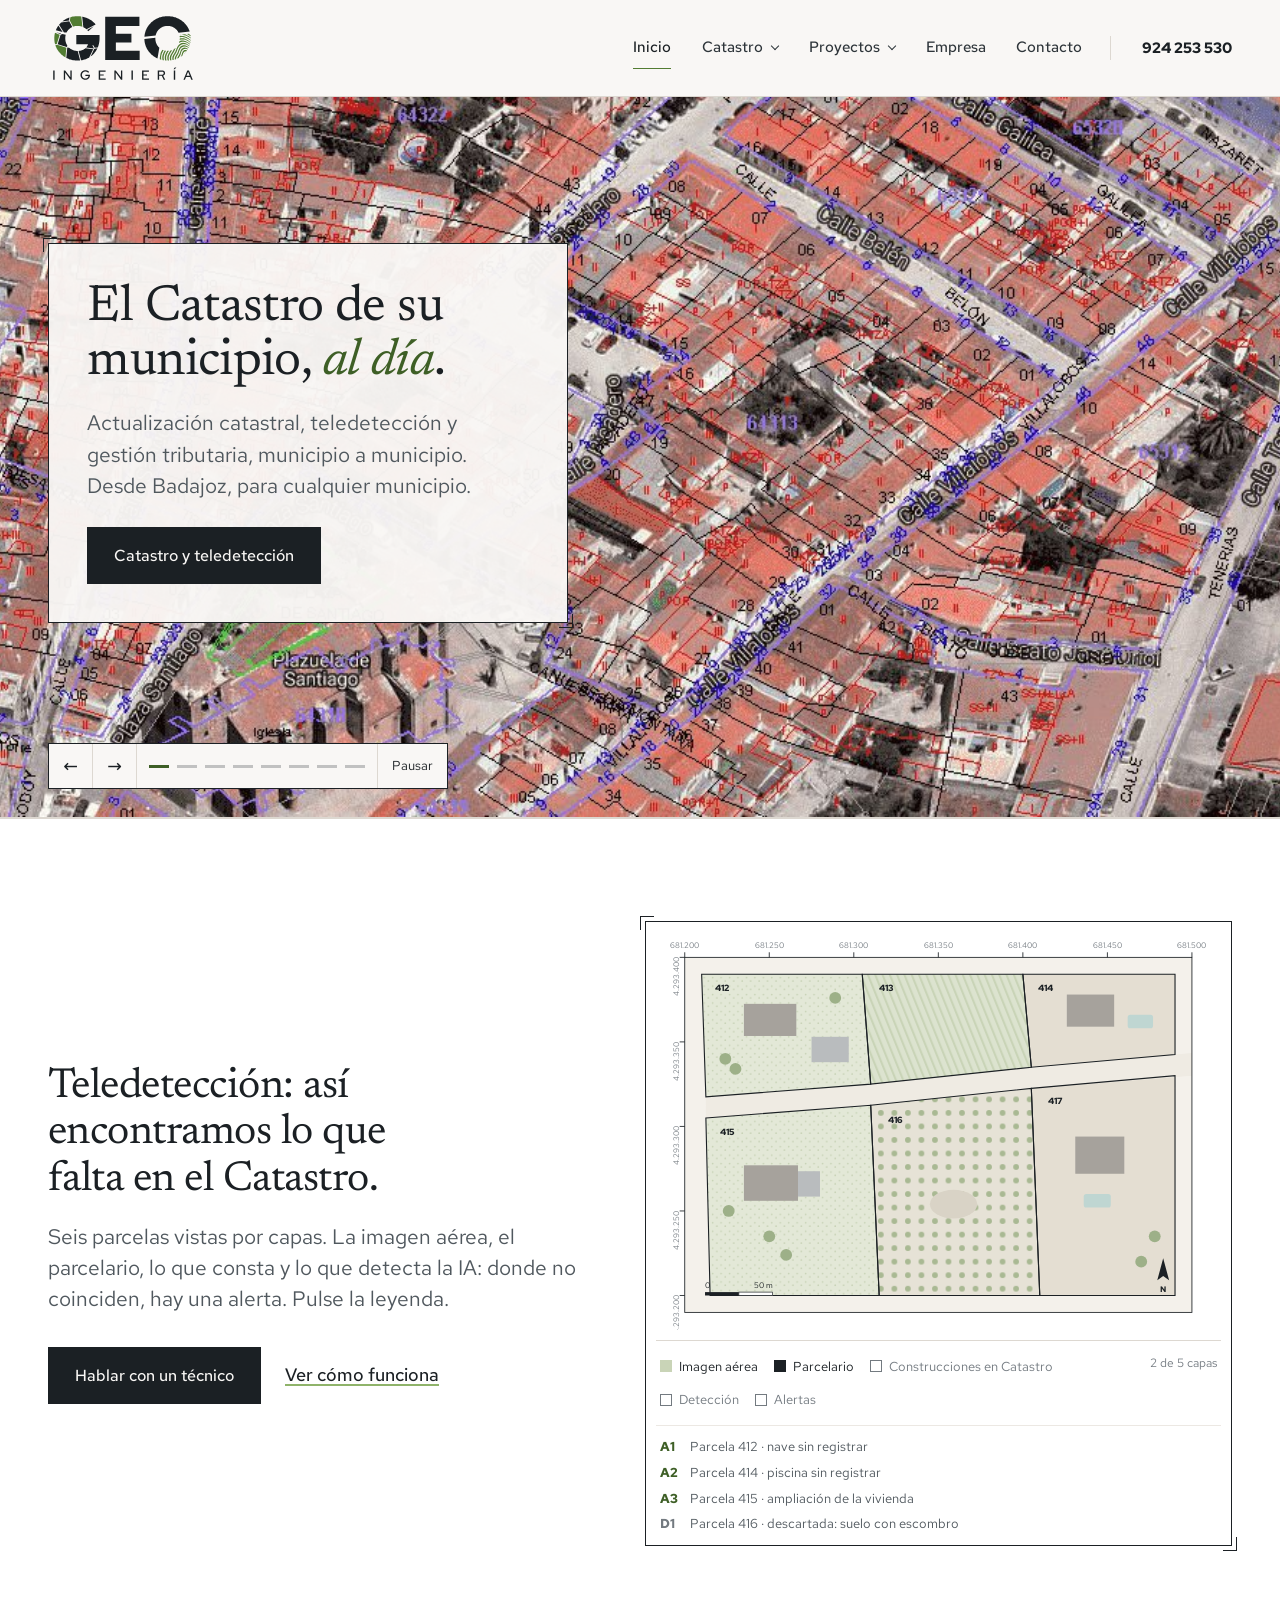
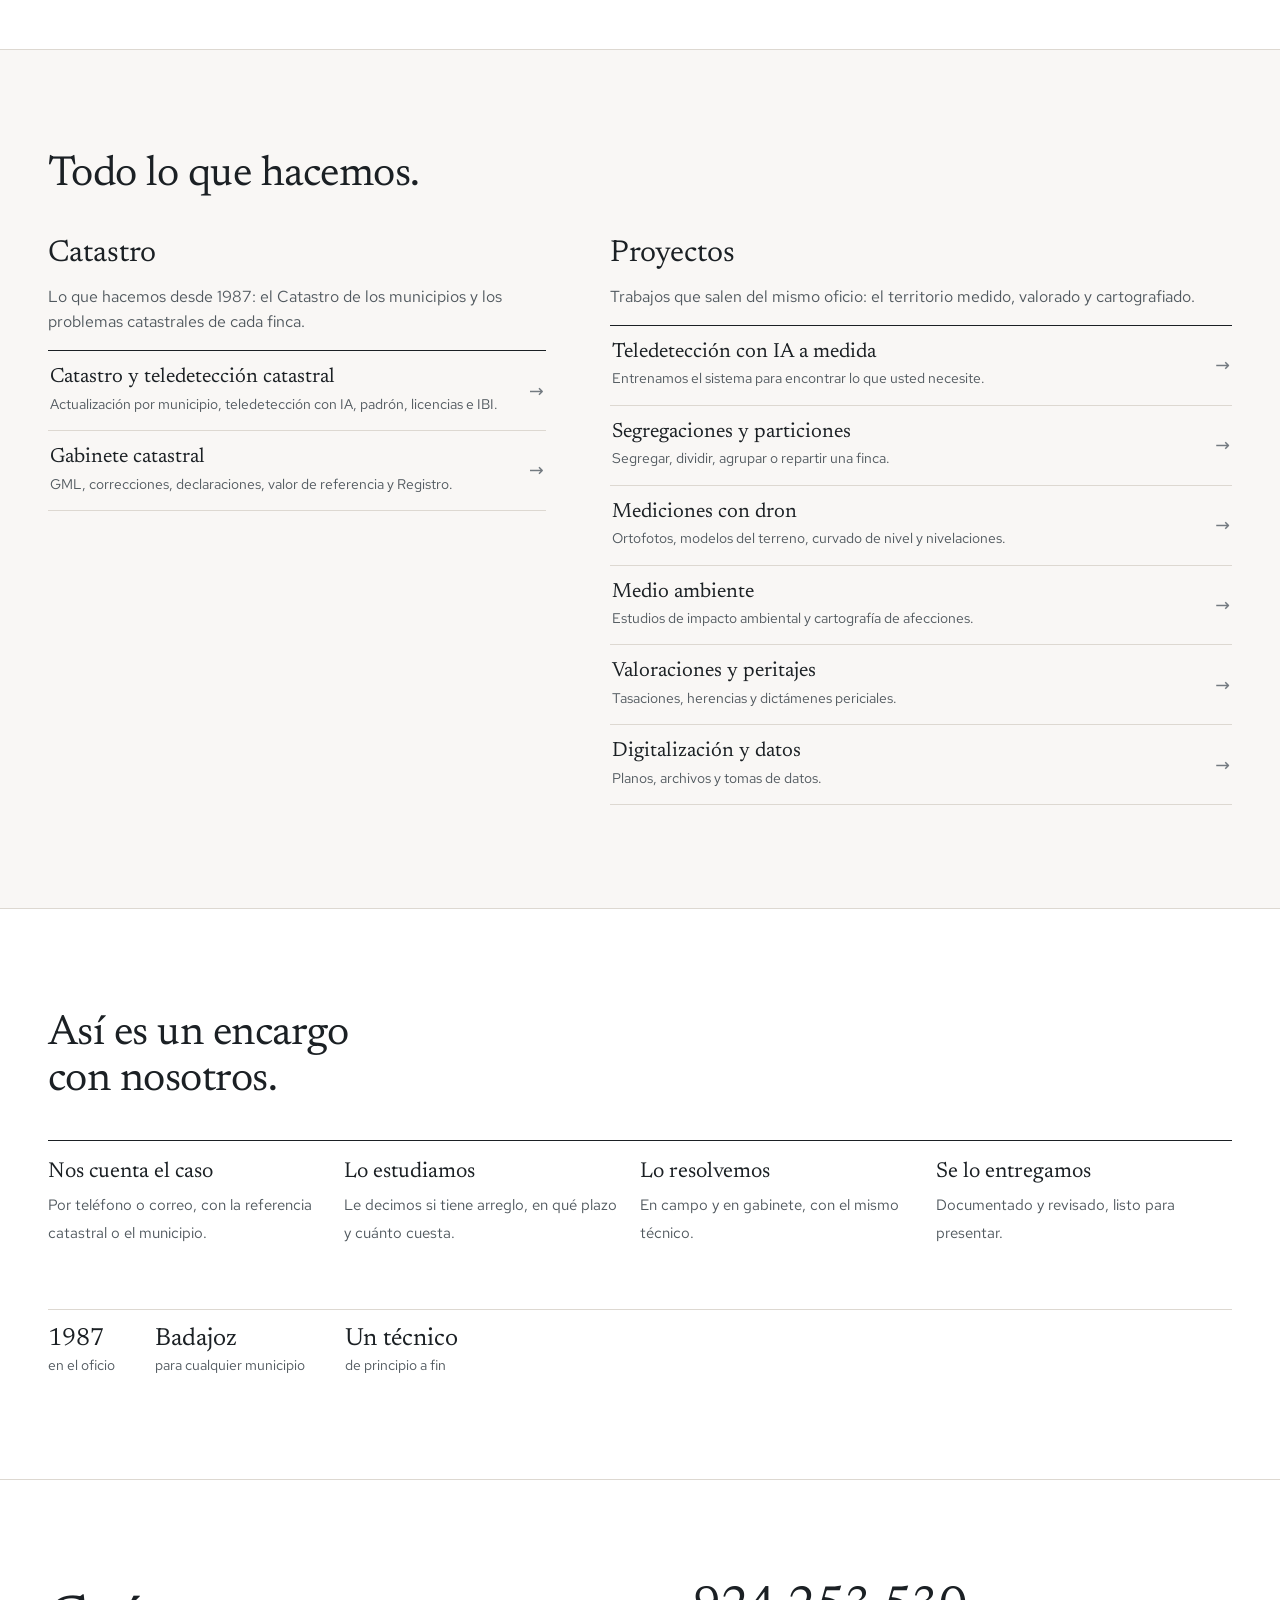
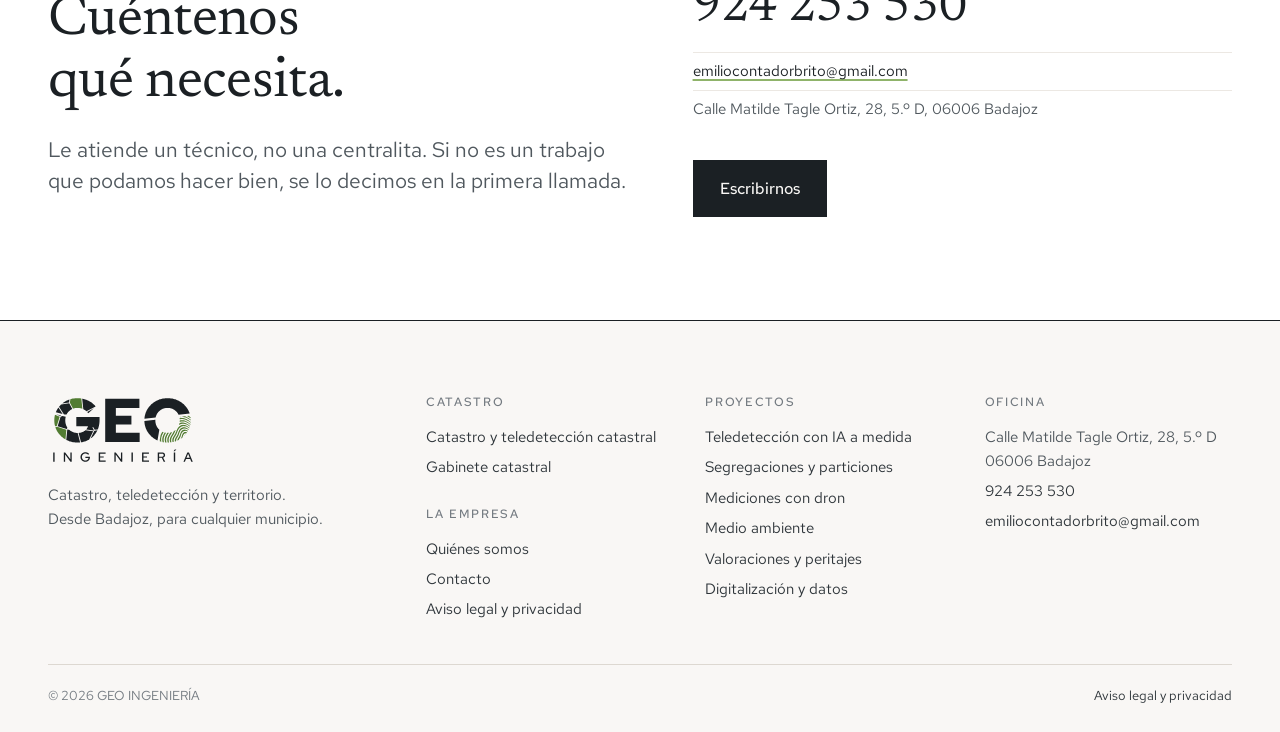
==== index.html @ 4b0b57f8 "Web de GEO INGENIERÍA Sitio estático: catastro y teledetección, gabinete catastral, teledetección co" ====
<!doctype html>
<html lang="es">
<head>
<meta charset="utf-8">
<meta name="viewport" content="width=device-width, initial-scale=1">
<title>GEO INGENIERÍA · Catastro y teledetección en Badajoz</title>
<meta name="description" content="Catastro al día con teledetección e inteligencia artificial, gabinete catastral, segregaciones, mediciones con dron, estudios de impacto ambiental y valoraciones. Desde Badajoz.">

<meta name="theme-color" content="#F9F7F5">
<meta property="og:type" content="website">
<meta property="og:locale" content="es_ES">
<meta property="og:site_name" content="GEO INGENIERÍA">
<meta property="og:title" content="GEO INGENIERÍA · Catastro y teledetección en Badajoz">
<meta property="og:description" content="Catastro al día con teledetección e inteligencia artificial, gabinete catastral, segregaciones, mediciones con dron, estudios de impacto ambiental y valoraciones. Desde Badajoz.">
<meta property="og:image" content="img/catastro-urbano.jpg">
<link rel="icon" href="img/GEO-INGENIERIA_icono-app.svg" type="image/svg+xml">
<link rel="icon" href="img/GEO-INGENIERIA_icono-app_512px.png" sizes="512x512">
<link rel="apple-touch-icon" href="img/GEO-INGENIERIA_icono-app_512px.png">
<link rel="preload" href="fuentes/newsreader-latin-400-normal.woff2" as="font" type="font/woff2" crossorigin>
<link rel="preload" href="fuentes/red-hat-text-latin-400-normal.woff2" as="font" type="font/woff2" crossorigin>
<link rel="stylesheet" href="css/estilo.css">
</head>
<body>

<a class="saltar" href="#principal">Saltar al contenido</a>

<header class="cabecera">
  <div class="contenedor cabecera-fila">
    <a class="marca" href="index.html" aria-label="GEO INGENIERÍA, inicio">
      <img src="img/GEO-INGENIERIA_principal.svg" alt="GEO INGENIERÍA" width="150" height="75">
    </a>
    <button class="menu-boton" aria-expanded="false" aria-controls="menu">Menú</button>
    <nav class="menu" id="menu" aria-label="Principal">
      <a href="index.html" aria-current="page">Inicio</a>
      <div class="desplegable">
        <button type="button" class="desplegable-boton" aria-expanded="false" aria-controls="sub-catastro">Catastro</button>
        <div class="submenu" id="sub-catastro"><a href="catastro.html">Catastro y teledetección catastral</a><a href="gabinete.html">Gabinete catastral</a></div>
      </div>
      <div class="desplegable">
        <button type="button" class="desplegable-boton" aria-expanded="false" aria-controls="sub-proyectos">Proyectos</button>
        <div class="submenu" id="sub-proyectos"><a href="teledeteccion-ia.html">Teledetección con IA a medida</a><a href="segregaciones.html">Segregaciones y particiones</a><a href="dron.html">Mediciones con dron</a><a href="medio-ambiente.html">Medio ambiente</a><a href="valoraciones.html">Valoraciones y peritajes</a><a href="digitalizacion.html">Digitalización y datos</a></div>
      </div>
      <a href="empresa.html">Empresa</a>
      <a href="contacto.html">Contacto</a>
      <a class="menu-tel" href="tel:+34924253530">Llamar: 924 253 530</a>
    </nav>
    <a class="cabecera-tel" href="tel:+34924253530">924 253 530</a>
  </div>
</header>

<main id="principal">
  <section class="carrusel sin-borde" data-carrusel aria-roledescription="carrusel" aria-label="Lo que hacemos">
    <ul class="carrusel-pista">
      <li class="diapositiva" role="group" aria-roledescription="diapositiva" aria-label="1 de 8">
        <img src="img/catastro-urbano.jpg" alt="Ortofoto urbana con el parcelario catastral superpuesto" style="object-position:center center">
        <div class="contenedor">
          <div class="diapositiva-panel">
            <h1>El Catastro de su municipio, <em>al día</em>.</h1>
            <p class="entrada">Actualización catastral, teledetección y gestión tributaria, municipio a municipio. Desde Badajoz, para cualquier municipio.</p>
            <div class="acciones"><a class="boton" href="catastro.html">Catastro y teledetección</a></div>
          </div>
        </div>
      </li>
      <li class="diapositiva" role="group" aria-roledescription="diapositiva" aria-label="2 de 8">
        <img src="img/carrusel/teledeteccion.svg" alt="La inteligencia artificial marca en verde las cubiertas y la piscina de una parcela, con su grado de certeza" style="object-position:right center" loading="lazy">
        <div class="contenedor">
          <div class="diapositiva-panel">
            <h2>Lo que el Catastro no ve, localizado con IA.</h2>
            <p class="entrada">Nuestra teledetección compara la imagen aérea con el Catastro, parcela a parcela. Un técnico revisa cada alerta.</p>
            <div class="acciones"><a class="boton" href="catastro.html#teledeteccion">Cómo funciona</a></div>
          </div>
        </div>
      </li>
      <li class="diapositiva" role="group" aria-roledescription="diapositiva" aria-label="3 de 8">
        <img src="img/banda-catastro.jpg" alt="Plano catastral histórico de un término municipal" style="object-position:right center" loading="lazy">
        <div class="contenedor">
          <div class="diapositiva-panel">
            <h2>Gabinete catastral.</h2>
            <p class="entrada">GML, correcciones, declaraciones, valor de referencia y coordinación con el Registro: su finca, bien en el Catastro.</p>
            <div class="acciones"><a class="boton" href="gabinete.html">Gabinete catastral</a></div>
          </div>
        </div>
      </li>
      <li class="diapositiva" role="group" aria-roledescription="diapositiva" aria-label="4 de 8">
        <img src="img/carrusel/aprendizaje.svg" alt="El técnico marca unos ejemplos sobre la imagen aérea y el sistema encuentra el resto, con su grado de certeza" style="object-position:right center" loading="lazy">
        <div class="contenedor">
          <div class="diapositiva-panel">
            <h2>Teledetección con IA, <em>a medida</em>.</h2>
            <p class="entrada">Nuestro propio software aprende con ejemplos de su territorio y busca en la imagen aérea lo que usted necesite encontrar.</p>
            <div class="acciones"><a class="boton" href="teledeteccion-ia.html">Cómo se adapta</a></div>
          </div>
        </div>
      </li>
      <li class="diapositiva" role="group" aria-roledescription="diapositiva" aria-label="5 de 8">
        <img src="img/carrusel/segregacion.svg" alt="Finca rústica dividida en tres lotes, con sus superficies y las cotas del lindero" style="object-position:right center" loading="lazy">
        <div class="contenedor">
          <div class="diapositiva-panel">
            <h2>Segregaciones, divisiones y particiones.</h2>
            <p class="entrada">Plano acotado, unidad mínima de cultivo, GML y validación gráfica: cada finca nueva, bien hecha desde el principio.</p>
            <div class="acciones"><a class="boton" href="segregaciones.html">Segregaciones y particiones</a></div>
          </div>
        </div>
      </li>
      <li class="diapositiva" role="group" aria-roledescription="diapositiva" aria-label="6 de 8">
        <img src="img/carrusel/dron.svg" alt="Curvas de nivel obtenidas con dron, con la línea de un perfil y el perfil de nivelación" style="object-position:right center" loading="lazy">
        <div class="contenedor">
          <div class="diapositiva-panel">
            <h2>Mediciones con dron RTK.</h2>
            <p class="entrada">DJI Mavic 3 con RTK: ortofotos, modelos del terreno, curvado de nivel y nivelaciones con precisión centimétrica.</p>
            <div class="acciones"><a class="boton" href="dron.html">Mediciones con dron</a></div>
          </div>
        </div>
      </li>
      <li class="diapositiva" role="group" aria-roledescription="diapositiva" aria-label="7 de 8">
        <img src="img/carrusel/ambiental.svg" alt="Plano de afecciones: ámbito de un proyecto, un cauce con su zona de policía y un espacio protegido" style="object-position:right center" loading="lazy">
        <div class="contenedor">
          <div class="diapositiva-panel">
            <h2>Estudios de impacto ambiental.</h2>
            <p class="entrada">Documento ambiental, estudio de impacto y cartografía de afecciones para que su proyecto supere el trámite.</p>
            <div class="acciones"><a class="boton" href="medio-ambiente.html">Medio ambiente</a></div>
          </div>
        </div>
      </li>
      <li class="diapositiva" role="group" aria-roledescription="diapositiva" aria-label="8 de 8">
        <img src="img/parcelario-rustico.jpg" alt="Parcelario rústico sobre ortofoto, con recintos, caminos y construcciones" style="object-position:center center" loading="lazy">
        <div class="contenedor">
          <div class="diapositiva-panel">
            <h2>Valoraciones y peritajes.</h2>
            <p class="entrada">Tasaciones, herencias y dictámenes periciales que se pueden seguir paso a paso, y defender.</p>
            <div class="acciones"><a class="boton" href="valoraciones.html">Valoraciones y peritajes</a></div>
          </div>
        </div>
      </li>
    </ul>
    <div class="carrusel-controles">
      <div class="contenedor"><div class="carrusel-mando">
        <button type="button" class="carrusel-flecha" data-ant aria-label="Anterior">←</button>
        <button type="button" class="carrusel-flecha" data-sig aria-label="Siguiente">→</button>
        <div class="carrusel-puntos"><button type="button" aria-label="Ir a la diapositiva 1"></button><button type="button" aria-label="Ir a la diapositiva 2"></button><button type="button" aria-label="Ir a la diapositiva 3"></button><button type="button" aria-label="Ir a la diapositiva 4"></button><button type="button" aria-label="Ir a la diapositiva 5"></button><button type="button" aria-label="Ir a la diapositiva 6"></button><button type="button" aria-label="Ir a la diapositiva 7"></button><button type="button" aria-label="Ir a la diapositiva 8"></button></div>
        <button type="button" class="carrusel-pausa" data-pausa>Pausar</button>
      </div></div>
    </div>
  </section>
  <section class="blanco">
    <div class="contenedor cabeza-dos">
      <div>
        <h2>Teledetección: así encontramos lo que falta en el Catastro.</h2>
        <p class="entrada">Seis parcelas vistas por capas. La imagen aérea, el parcelario, lo que consta y lo que detecta la IA: donde no coinciden, hay una alerta. Pulse la leyenda.</p>
        <div class="acciones">
          <a class="boton" href="contacto.html">Hablar con un técnico</a>
          <a class="enlace" href="catastro.html#teledeteccion">Ver cómo funciona</a>
        </div>
      </div>
      <figure class="lamina"><div class="plano" data-visor>
  <svg viewBox="-34 -30 668 470" role="img" aria-labelledby="v-titulo v-desc" xmlns="http://www.w3.org/2000/svg" font-family="Red Hat Text,Arial,sans-serif">
<title id="v-titulo">Plano de capas: ejemplo de detección de construcciones no catastradas</title>
<desc id="v-desc">Seis parcelas. Al superponer la imagen, el parcelario, las construcciones que constan en Catastro y la detección automática aparecen tres alertas (una nave, una piscina y una ampliación) y un descarte (suelo con escombro).</desc>
<defs>
<pattern id="v-surcos" width="8" height="8" patternUnits="userSpaceOnUse" patternTransform="rotate(-22)"><rect width="8" height="8" fill="#DCE3CF"/><rect width="2.5" height="8" fill="#C9D4B7"/></pattern>
<pattern id="v-pasto" width="10" height="10" patternUnits="userSpaceOnUse"><rect width="10" height="10" fill="#E3E8D7"/><circle cx="3" cy="4" r="1" fill="#C7D2B5"/><circle cx="8" cy="8" r="1" fill="#C7D2B5"/></pattern>
<pattern id="v-olivar" width="16" height="16" patternUnits="userSpaceOnUse"><rect width="16" height="16" fill="#E6E2D6"/><circle cx="8" cy="8" r="3.4" fill="#A9B993"/></pattern>
<pattern id="v-rayado" width="5" height="5" patternUnits="userSpaceOnUse" patternTransform="rotate(45)"><line x1="0" y1="0" x2="0" y2="5" stroke="#1B2024" stroke-width="1"/></pattern>
</defs>
<rect x="0" y="0" width="600" height="420" fill="#F4F1EB"/>
<g font-size="9.5" fill="#737A80">
<line x1="0" y1="0" x2="0" y2="-6" stroke="#1B2024"/>
<text x="0" y="-11" text-anchor="middle">681.200</text>
<line x1="100" y1="0" x2="100" y2="-6" stroke="#1B2024"/>
<text x="100" y="-11" text-anchor="middle">681.250</text>
<line x1="200" y1="0" x2="200" y2="-6" stroke="#1B2024"/>
<text x="200" y="-11" text-anchor="middle">681.300</text>
<line x1="300" y1="0" x2="300" y2="-6" stroke="#1B2024"/>
<text x="300" y="-11" text-anchor="middle">681.350</text>
<line x1="400" y1="0" x2="400" y2="-6" stroke="#1B2024"/>
<text x="400" y="-11" text-anchor="middle">681.400</text>
<line x1="500" y1="0" x2="500" y2="-6" stroke="#1B2024"/>
<text x="500" y="-11" text-anchor="middle">681.450</text>
<line x1="600" y1="0" x2="600" y2="-6" stroke="#1B2024"/>
<text x="600" y="-11" text-anchor="middle">681.500</text>
<line x1="0" y1="0" x2="-6" y2="0" stroke="#1B2024"/>
<text x="-10" y="3" text-anchor="end" transform="rotate(-90 -10 0)">4.293.400</text>
<line x1="0" y1="100" x2="-6" y2="100" stroke="#1B2024"/>
<text x="-10" y="103" text-anchor="end" transform="rotate(-90 -10 100)">4.293.350</text>
<line x1="0" y1="200" x2="-6" y2="200" stroke="#1B2024"/>
<text x="-10" y="203" text-anchor="end" transform="rotate(-90 -10 200)">4.293.300</text>
<line x1="0" y1="300" x2="-6" y2="300" stroke="#1B2024"/>
<text x="-10" y="303" text-anchor="end" transform="rotate(-90 -10 300)">4.293.250</text>
<line x1="0" y1="400" x2="-6" y2="400" stroke="#1B2024"/>
<text x="-10" y="403" text-anchor="end" transform="rotate(-90 -10 400)">4.293.200</text>
</g>
<g data-capa="imagen">
<polygon points="20,20 210,20 220,150 25,165" fill="url(#v-pasto)"/>
<polygon points="210,20 400,20 410,130 220,150" fill="url(#v-surcos)"/>
<polygon points="400,20 580,20 580,115 410,130" fill="#E4DED2"/>
<polygon points="25,190 220,175 230,400 30,400" fill="url(#v-pasto)"/>
<polygon points="220,175 410,155 420,400 230,400" fill="url(#v-olivar)"/>
<polygon points="410,155 580,140 580,400 420,400" fill="#E4DED2"/>
<polygon points="25,165 220,150 410,130 600,113 600,140 410,155 220,175 25,190" fill="#EFEBE3"/>
<rect x="70" y="55" width="62" height="38" rx="0" fill="#A6A29C"/>
<rect x="150" y="94" width="44" height="30" rx="0" fill="#B9BCBE"/>
<rect x="452" y="44" width="56" height="38" rx="0" fill="#A6A29C"/>
<rect x="524" y="68" width="30" height="16" rx="3" fill="#BFD6D2"/>
<rect x="70" y="246" width="64" height="42" rx="0" fill="#A6A29C"/>
<rect x="134" y="253" width="26" height="30" rx="0" fill="#B9BCBE"/>
<rect x="462" y="212" width="58" height="44" rx="0" fill="#A6A29C"/>
<rect x="472" y="280" width="32" height="16" rx="3" fill="#BFD6D2"/>
<ellipse cx="318" cy="292" rx="28" ry="17" fill="#D9D3C6"/>
<circle cx="48" cy="120" r="7" fill="#9DB088"/>
<circle cx="60" cy="132" r="7" fill="#9DB088"/>
<circle cx="178" cy="48" r="7" fill="#9DB088"/>
<circle cx="100" cy="330" r="7" fill="#9DB088"/>
<circle cx="120" cy="352" r="7" fill="#9DB088"/>
<circle cx="52" cy="300" r="7" fill="#9DB088"/>
<circle cx="540" cy="360" r="7" fill="#9DB088"/>
<circle cx="556" cy="330" r="7" fill="#9DB088"/>
</g>
<g data-capa="parcelario">
<polygon points="20,20 210,20 220,150 25,165" fill="none" stroke="#1B2024" stroke-width="1.3"/>
<text x="36" y="40" font-size="11" font-weight="700" fill="#1B2024">412</text>
<polygon points="210,20 400,20 410,130 220,150" fill="none" stroke="#1B2024" stroke-width="1.3"/>
<text x="230" y="40" font-size="11" font-weight="700" fill="#1B2024">413</text>
<polygon points="400,20 580,20 580,115 410,130" fill="none" stroke="#1B2024" stroke-width="1.3"/>
<text x="418" y="40" font-size="11" font-weight="700" fill="#1B2024">414</text>
<polygon points="25,190 220,175 230,400 30,400" fill="none" stroke="#1B2024" stroke-width="1.3"/>
<text x="42" y="210" font-size="11" font-weight="700" fill="#1B2024">415</text>
<polygon points="220,175 410,155 420,400 230,400" fill="none" stroke="#1B2024" stroke-width="1.3"/>
<text x="240" y="196" font-size="11" font-weight="700" fill="#1B2024">416</text>
<polygon points="410,155 580,140 580,400 420,400" fill="none" stroke="#1B2024" stroke-width="1.3"/>
<text x="430" y="174" font-size="11" font-weight="700" fill="#1B2024">417</text>
</g>
<g data-capa="construcciones">
<rect x="70" y="55" width="62" height="38" rx="0" fill="url(#v-rayado)" stroke="#1B2024" stroke-width="1.2"/>
<rect x="452" y="44" width="56" height="38" rx="0" fill="url(#v-rayado)" stroke="#1B2024" stroke-width="1.2"/>
<rect x="70" y="246" width="64" height="42" rx="0" fill="url(#v-rayado)" stroke="#1B2024" stroke-width="1.2"/>
<rect x="462" y="212" width="58" height="44" rx="0" fill="url(#v-rayado)" stroke="#1B2024" stroke-width="1.2"/>
<rect x="472" y="280" width="32" height="16" rx="3" fill="url(#v-rayado)" stroke="#1B2024" stroke-width="1.2"/>
</g>
<g data-capa="deteccion">
<rect x="67" y="52" width="68" height="44" rx="3" fill="#8FB36A" fill-opacity=".55" stroke="#3E5F26" stroke-width="1"/>
<rect x="147" y="91" width="50" height="36" rx="3" fill="#8FB36A" fill-opacity=".55" stroke="#3E5F26" stroke-width="1"/>
<rect x="449" y="41" width="62" height="44" rx="3" fill="#8FB36A" fill-opacity=".55" stroke="#3E5F26" stroke-width="1"/>
<rect x="521" y="65" width="36" height="22" rx="3" fill="#8FB36A" fill-opacity=".55" stroke="#3E5F26" stroke-width="1"/>
<rect x="67" y="243" width="96" height="48" rx="3" fill="#8FB36A" fill-opacity=".55" stroke="#3E5F26" stroke-width="1"/>
<rect x="459" y="209" width="64" height="50" rx="3" fill="#8FB36A" fill-opacity=".55" stroke="#3E5F26" stroke-width="1"/>
<rect x="469" y="277" width="38" height="22" rx="3" fill="#8FB36A" fill-opacity=".55" stroke="#3E5F26" stroke-width="1"/>
<ellipse cx="318" cy="292" rx="31" ry="20" fill="#8FB36A" fill-opacity=".55" stroke="#3E5F26"/>
</g>
<g data-capa="alertas">
<path d="M143 96V87H152 M192 87H201V96 M201 122V131H192 M152 131H143V122" fill="none" stroke="#3E5F26" stroke-width="2.4"/>
<rect x="204" y="72" width="26" height="16" fill="#fff" stroke="#3E5F26"/><text x="217" y="84" text-anchor="middle" font-size="10.5" font-weight="700" fill="#3E5F26">A1</text>
<path d="M517 70V61H526 M552 61H561V70 M561 82V91H552 M526 91H517V82" fill="none" stroke="#3E5F26" stroke-width="2.4"/>
<rect x="564" y="46" width="26" height="16" fill="#fff" stroke="#3E5F26"/><text x="577" y="58" text-anchor="middle" font-size="10.5" font-weight="700" fill="#3E5F26">A2</text>
<path d="M127 255V246H136 M158 246H167V255 M167 281V290H158 M136 290H127V281" fill="none" stroke="#3E5F26" stroke-width="2.4"/>
<rect x="170" y="231" width="26" height="16" fill="#fff" stroke="#3E5F26"/><text x="183" y="243" text-anchor="middle" font-size="10.5" font-weight="700" fill="#3E5F26">A3</text>
<path d="M286 280V271H295 M341 271H350V280 M350 304V313H341 M295 313H286V304" fill="none" stroke="#737A80" stroke-width="1.6" stroke-dasharray="3 3"/>
<rect x="352" y="258" width="26" height="16" fill="#fff" stroke="#737A80"/><text x="365" y="270" text-anchor="middle" font-size="10.5" font-weight="700" fill="#737A80">D1</text>
</g>
<g transform="translate(566 382)"><path d="M0 -26 L7 0 L0 -5 L-7 0 Z" fill="#1B2024"/><text x="0" y="14" text-anchor="middle" font-size="10" font-weight="700" fill="#1B2024">N</text></g>
<g transform="translate(24 396)"><rect width="40" height="4" fill="#1B2024"/><rect x="40" width="40" height="4" fill="#fff" stroke="#1B2024" stroke-width=".8"/><text x="0" y="-5" font-size="9.5" fill="#1B2024">0</text><text x="80" y="-5" text-anchor="end" font-size="9.5" fill="#1B2024">50 m</text></g>
<rect x="0" y="0" width="600" height="420" fill="none" stroke="#1B2024"/>
</svg>
  <div class="plano-pie">
    <div class="leyenda" role="group" aria-label="Capas del plano">
      <button type="button" data-capa="imagen" aria-pressed="true" style="--muestra:#C9D4B7">Imagen aérea</button>
      <button type="button" data-capa="parcelario" aria-pressed="true" style="--muestra:#1B2024">Parcelario</button>
      <button type="button" data-capa="construcciones" aria-pressed="true" style="--muestra:#A6A29C">Construcciones en Catastro</button>
      <button type="button" data-capa="deteccion" aria-pressed="true" style="--muestra:#8FB36A">Detección</button>
      <button type="button" data-capa="alertas" aria-pressed="true" style="--muestra:#3E5F26">Alertas</button>
    </div>
    <span class="plano-estado" data-estado aria-live="polite">5 de 5 capas</span>
  </div>
  <ol class="plano-alertas">
    <li><b>A1</b>Parcela 412 · nave sin registrar</li>
    <li><b>A2</b>Parcela 414 · piscina sin registrar</li>
    <li><b>A3</b>Parcela 415 · ampliación de la vivienda</li>
    <li class="d"><b>D1</b>Parcela 416 · descartada: suelo con escombro</li>
  </ol>
</div>
</figure>
    </div>
  </section>
  <section>
    <div class="contenedor">
      <div class="bloque">
        <div class="bloque-cuerpo">
<h2>Todo lo que hacemos.</h2>
        </div>
      </div><div class="grupos">
        <div>
          <h3 class="grupo-titulo">Catastro</h3>
          <p>Lo que hacemos desde 1987: el Catastro de los municipios y los problemas catastrales de cada finca.</p>
          <ul class="indice compacto"><li><a href="catastro.html"><span class="t">Catastro y teledetección catastral</span><span class="d">Actualización por municipio, teledetección con IA, padrón, licencias e IBI.</span><span class="f" aria-hidden="true">→</span></a></li><li><a href="gabinete.html"><span class="t">Gabinete catastral</span><span class="d">GML, correcciones, declaraciones, valor de referencia y Registro.</span><span class="f" aria-hidden="true">→</span></a></li></ul>
        </div>
        <div>
          <h3 class="grupo-titulo">Proyectos</h3>
          <p>Trabajos que salen del mismo oficio: el territorio medido, valorado y cartografiado.</p>
          <ul class="indice compacto"><li><a href="teledeteccion-ia.html"><span class="t">Teledetección con IA a medida</span><span class="d">Entrenamos el sistema para encontrar lo que usted necesite.</span><span class="f" aria-hidden="true">→</span></a></li><li><a href="segregaciones.html"><span class="t">Segregaciones y particiones</span><span class="d">Segregar, dividir, agrupar o repartir una finca.</span><span class="f" aria-hidden="true">→</span></a></li><li><a href="dron.html"><span class="t">Mediciones con dron</span><span class="d">Ortofotos, modelos del terreno, curvado de nivel y nivelaciones.</span><span class="f" aria-hidden="true">→</span></a></li><li><a href="medio-ambiente.html"><span class="t">Medio ambiente</span><span class="d">Estudios de impacto ambiental y cartografía de afecciones.</span><span class="f" aria-hidden="true">→</span></a></li><li><a href="valoraciones.html"><span class="t">Valoraciones y peritajes</span><span class="d">Tasaciones, herencias y dictámenes periciales.</span><span class="f" aria-hidden="true">→</span></a></li><li><a href="digitalizacion.html"><span class="t">Digitalización y datos</span><span class="d">Planos, archivos y tomas de datos.</span><span class="f" aria-hidden="true">→</span></a></li></ul>
        </div>
      </div>
    </div>
  </section>
  <section class="blanco">
    <div class="contenedor">
      <div class="bloque">
        <div class="bloque-cuerpo">
<h2>Así es un encargo con nosotros.</h2>
        </div>
      </div><ol class="recorrido"><li><b>Nos cuenta el caso</b><span>Por teléfono o correo, con la referencia catastral o el municipio.</span></li><li><b>Lo estudiamos</b><span>Le decimos si tiene arreglo, en qué plazo y cuánto cuesta.</span></li><li><b>Lo resolvemos</b><span>En campo y en gabinete, con el mismo técnico.</span></li><li><b>Se lo entregamos</b><span>Documentado y revisado, listo para presentar.</span></li></ol>
      <div class="datos" style="margin-top:clamp(36px,5vw,56px)">
        <div><b>1987</b>en el oficio</div>
        <div><b>Badajoz</b>para cualquier municipio</div>
        <div><b>Un técnico</b>de principio a fin</div>
      </div>
    </div>
  </section>
  <section class="contacto" id="contacto">
    <div class="contenedor contacto-rejilla">
      <div>
        <h2>Cuéntenos qué necesita.</h2>
        <p class="entrada" style="margin-top:1.2rem">Le atiende un técnico, no una centralita. Si no es un trabajo que podamos hacer bien, se lo decimos en la primera llamada.</p>
      </div>
      <div>
        <a class="contacto-tel" href="tel:+34924253530">924 253 530</a>
        <ul class="contacto-datos">
          <li><a href="mailto:emiliocontadorbrito@gmail.com">emiliocontadorbrito@gmail.com</a></li>
          <li>Calle Matilde Tagle Ortiz, 28, 5.º&nbsp;D, 06006 Badajoz</li>
        </ul>
        <div class="acciones"><a class="boton" href="contacto.html">Escribirnos</a></div>
      </div>
    </div>
  </section>
</main>

<footer class="pie">
  <div class="contenedor">
    <div class="pie-rejilla">
      <div>
        <img src="img/GEO-INGENIERIA_principal.svg" alt="GEO INGENIERÍA" width="150" height="75">
        <p>Catastro, teledetección y territorio.<br>Desde Badajoz, para cualquier municipio.</p>
      </div>
      <div>
        <h4>Catastro</h4>
        <ul>
          <li><a href="catastro.html">Catastro y teledetección catastral</a></li>
          <li><a href="gabinete.html">Gabinete catastral</a></li>
        </ul>
        <h4 style="margin-top:1.6rem">La empresa</h4>
        <ul>
          <li><a href="empresa.html">Quiénes somos</a></li>
          <li><a href="contacto.html">Contacto</a></li>
          <li><a href="aviso-legal.html">Aviso legal y privacidad</a></li>
        </ul>
      </div>
      <div>
        <h4>Proyectos</h4>
        <ul>
          <li><a href="teledeteccion-ia.html">Teledetección con IA a medida</a></li>
          <li><a href="segregaciones.html">Segregaciones y particiones</a></li>
          <li><a href="dron.html">Mediciones con dron</a></li>
          <li><a href="medio-ambiente.html">Medio ambiente</a></li>
          <li><a href="valoraciones.html">Valoraciones y peritajes</a></li>
          <li><a href="digitalizacion.html">Digitalización y datos</a></li>
        </ul>
      </div>
      <div>
        <h4>Oficina</h4>
        <ul>
          <li>Calle Matilde Tagle Ortiz, 28, 5.º&nbsp;D<br>06006 Badajoz</li>
          <li><a href="tel:+34924253530">924 253 530</a></li>
          <li><a href="mailto:emiliocontadorbrito@gmail.com">emiliocontadorbrito@gmail.com</a></li>
        </ul>
      </div>
    </div>
    <div class="pie-legal">
      <span>© 2026 GEO INGENIERÍA</span>
      <span><a href="aviso-legal.html">Aviso legal y privacidad</a></span>
    </div>
  </div>
</footer>

<script src="js/menu.js"></script>
<script src="js/carrusel.js"></script>
<script src="js/visor.js"></script>
</body>
</html>
---- css/estilo.css ----
/* ==========================================================================
   GEO INGENIERÍA — hoja de estilo única (versión «lámina», octubre 2026)

   Lenguaje: el de un plano o un atlas. Fondo de papel, tinta negra, el verde
   solo donde marca algo; titulares en serif editorial; imágenes presentadas
   como láminas con marco, marcas de esquina y pie de figura. Nada de fondos
   negros con brillos, cuadrículas de fondo, cifras en monoespaciada ni
   tarjetas en serie.

   Tipografías (en /fuentes, licencia SIL OFL 1.1, servidas desde el propio
   sitio: ninguna petición a terceros):
     Newsreader   titulares
     Red Hat Text texto e interfaz (familia del logotipo)
   ========================================================================== */

@font-face{ font-family:"Newsreader"; font-weight:400; font-style:normal; font-display:swap; src:url("../fuentes/newsreader-latin-400-normal.woff2") format("woff2"); }
@font-face{ font-family:"Newsreader"; font-weight:500; font-style:normal; font-display:swap; src:url("../fuentes/newsreader-latin-500-normal.woff2") format("woff2"); }
@font-face{ font-family:"Newsreader"; font-weight:400; font-style:italic; font-display:swap; src:url("../fuentes/newsreader-latin-400-italic.woff2") format("woff2"); }
@font-face{ font-family:"Red Hat Text"; font-weight:400; font-display:swap; src:url("../fuentes/red-hat-text-latin-400-normal.woff2") format("woff2"); }
@font-face{ font-family:"Red Hat Text"; font-weight:500; font-display:swap; src:url("../fuentes/red-hat-text-latin-500-normal.woff2") format("woff2"); }
@font-face{ font-family:"Red Hat Text"; font-weight:700; font-display:swap; src:url("../fuentes/red-hat-text-latin-700-normal.woff2") format("woff2"); }

:root{
  --tinta:      #1B2024;
  --tinta-80:   #2E353A;
  --tinta-60:   #50585E;
  --tinta-45:   #737A80;
  --verde:      #527C32;
  --verde-osc:  #3E5F26;
  --verde-clar: #8FB36A;
  --papel:      #F9F7F5;
  --blanco:     #FFFFFF;
  --linea:      #DDD8D1;
  --linea-suave:#ECE8E3;

  --serif: "Newsreader", "Iowan Old Style", Georgia, serif;
  --sans:  "Red Hat Text", system-ui, -apple-system, "Segoe UI", sans-serif;

  --ancho:   1280px;
  --margen:  clamp(18px, 4.5vw, 48px);
  --cabecera:96px;
}

*,*::before,*::after{ box-sizing:border-box; }
html{ scroll-behavior:smooth; -webkit-text-size-adjust:100%; }
body{
  margin:0; background:var(--papel); color:var(--tinta-80);
  font-family:var(--sans); font-size:17.5px; line-height:1.62;
  -webkit-font-smoothing:antialiased; text-rendering:optimizeLegibility;
}
img{ max-width:100%; height:auto; display:block; }
a{ color:var(--tinta); text-decoration:underline; text-decoration-color:var(--verde-clar); text-decoration-thickness:1.5px; text-underline-offset:3px; }
a:hover{ color:var(--verde-osc); text-decoration-color:var(--verde); }
[id]{ scroll-margin-top:calc(var(--cabecera) + 20px); }
::selection{ background:#DCE8CF; }

/* --- Tipografía ------------------------------------------------------------ */

h1,h2,h3,h4{ margin:0; color:var(--tinta); text-wrap:balance; }
h1,h2,.serif{ font-family:var(--serif); font-weight:400; letter-spacing:-.012em; }
h1{ font-size:clamp(2.5rem, 5.6vw, 4.5rem); line-height:1.03; }
h2{ font-size:clamp(1.8rem, 3.3vw, 2.7rem); line-height:1.1; }
h1 em,h2 em{ font-style:italic; color:var(--verde-osc); }
h3{ font-family:var(--sans); font-size:1.02rem; font-weight:700; line-height:1.35; }
p{ margin:0 0 1em; max-width:64ch; }
.entrada{ font-size:clamp(1.12rem, 1.7vw, 1.3rem); line-height:1.5; color:var(--tinta-60); max-width:46ch; }
.nota{ font-size:.86rem; color:var(--tinta-45); line-height:1.5; }
.meta{
  font-size:.74rem; font-weight:500; letter-spacing:.14em; text-transform:uppercase;
  color:var(--tinta-45); margin:0 0 1.4rem;
}
.meta a{ color:inherit; text-decoration:none; }
.meta a:hover{ color:var(--verde-osc); }

/* --- Estructura ------------------------------------------------------------ */

.contenedor{ width:100%; max-width:var(--ancho); margin-inline:auto; padding-inline:var(--margen); }
.contenedor.estrecho{ max-width:820px; }
section{ padding-block:clamp(56px, 8vw, 104px); }
section + section{ border-top:1px solid var(--linea); }
section.blanco{ background:var(--blanco); }
.sin-borde{ border-top:0 !important; }

/* Bloque de texto de cada sección (titular, entrada y lo que siga) */
.bloque{ display:block; }
.bloque > *{ min-width:0; }
.bloque-cuerpo > h2{ margin-bottom:1.1rem; max-width:22ch; }
.bloque-cuerpo > .entrada{ margin-bottom:0; }

/* Columnas con filete superior (en lugar de tarjetas) */
.columnas{ display:grid; gap:28px clamp(24px,3vw,40px); margin-top:clamp(28px,4vw,44px); grid-template-columns:repeat(auto-fit, minmax(220px,1fr)); }
.columnas > div{ border-top:1px solid var(--tinta); padding-top:14px; }
.columnas h3{ margin-bottom:.4rem; }
.columnas p{ font-size:.96rem; color:var(--tinta-60); margin:0; }

/* Lista con guion */
.lista{ list-style:none; margin:1.2rem 0 0; padding:0; max-width:64ch; }
.lista li{ position:relative; padding:.62rem 0 .62rem 1.6rem; border-top:1px solid var(--linea-suave); }
.lista li:last-child{ border-bottom:1px solid var(--linea-suave); }
.lista li::before{ content:"—"; position:absolute; left:0; color:var(--verde); }
.lista strong{ color:var(--tinta); font-weight:700; }

/* --- Cabecera -------------------------------------------------------------- */

.cabecera{ position:sticky; top:0; z-index:50; background:rgba(249,247,245,.94); backdrop-filter:saturate(1.2) blur(6px); border-bottom:1px solid var(--linea); }
.cabecera-fila{ display:flex; align-items:center; gap:28px; min-height:var(--cabecera); position:relative; }
.marca{ display:block; flex:none; }
.marca img{ width:150px; height:auto; }   /* logo apilado: INGENIERÍA siempre debajo */
.menu{ display:flex; align-items:center; gap:clamp(20px,2.4vw,34px); margin-left:auto; }
.menu > a,.desplegable-boton{
  font:inherit; font-size:.95rem; font-weight:500; color:var(--tinta-80); text-decoration:none; white-space:nowrap;
  padding:8px 0; background:none; border:0; border-bottom:1.5px solid transparent; cursor:pointer;
}
.menu > a:hover,.desplegable-boton:hover{ color:var(--tinta); border-bottom-color:var(--linea); }
.menu > a[aria-current="page"],.desplegable-boton.actual{ color:var(--tinta); border-bottom-color:var(--verde); }
.desplegable{ position:relative; }
.desplegable-boton::after{
  content:""; display:inline-block; width:6px; height:6px; margin-left:9px; border:solid currentColor; border-width:0 1.5px 1.5px 0;
  transform:translateY(-3px) rotate(45deg); transition:transform .2s;
}
.desplegable.abierto .desplegable-boton::after{ transform:translateY(1px) rotate(-135deg); }
.submenu{
  display:none; position:absolute; top:calc(100% + 16px); left:-24px; min-width:290px; z-index:60;
  background:var(--papel); border:1px solid var(--tinta); padding:8px 0; box-shadow:0 14px 30px rgba(27,32,36,.08);
}
.submenu::before{ content:""; position:absolute; left:0; right:0; top:-18px; height:18px; }   /* puente: el ratón no lo cierra al bajar */
.desplegable:hover .submenu,.desplegable.abierto .submenu{ display:block; }
.submenu a{ display:block; padding:11px 24px; font-size:.95rem; font-weight:500; color:var(--tinta-80); text-decoration:none; white-space:nowrap; }
.submenu a:hover{ background:var(--blanco); color:var(--verde-osc); }
.submenu a[aria-current="page"]{ color:var(--tinta); box-shadow:inset 3px 0 0 var(--verde); }
.cabecera-tel{ font-weight:700; font-size:.95rem; color:var(--tinta); text-decoration:none; white-space:nowrap; padding-left:clamp(20px,2.4vw,34px); border-left:1px solid var(--linea); }
.cabecera-tel:hover{ color:var(--verde-osc); }
.menu-boton{ display:none; margin-left:auto; background:none; border:1px solid var(--tinta); padding:8px 14px; font:inherit; font-size:.88rem; font-weight:500; color:var(--tinta); cursor:pointer; }
@media (max-width:960px){
  .menu-boton{ display:block; }
  .cabecera-tel{ display:none; }
  .menu{
    display:none; position:absolute; top:100%; left:0; right:0;
    flex-direction:column; align-items:stretch; gap:0; margin:0; max-height:calc(100vh - var(--cabecera)); overflow-y:auto;
    background:var(--papel); border-bottom:1px solid var(--linea); padding:4px var(--margen) 18px;
  }
  .menu.abierto{ display:flex; }
  .menu > a{ padding:13px 0; border-bottom:1px solid var(--linea-suave); font-size:1rem; }
  .menu > a[aria-current="page"]{ border-bottom-color:var(--verde); }
  .desplegable{ border-bottom:1px solid var(--linea-suave); }
  .desplegable-boton{ width:100%; text-align:left; padding:13px 0; font-size:1rem; border:0 !important; display:flex; justify-content:space-between; align-items:center; }
  .desplegable-boton::after{ margin-right:4px; }
  .submenu{ position:static; min-width:0; border:0; box-shadow:none; background:none; padding:0 0 10px 14px; }
  .desplegable:hover .submenu{ display:none; }
  .desplegable.abierto .submenu{ display:block; }
  .submenu a{ padding:9px 0; white-space:normal; }
  .submenu a[aria-current="page"]{ box-shadow:none; color:var(--verde-osc); }
  .menu .menu-tel{ display:block; font-weight:700; }
}
@media (min-width:961px){ .menu .menu-tel{ display:none; } }
@media (max-width:640px){ :root{ --cabecera:80px; } .marca img{ width:124px; } }

/* --- Cabeza de página ------------------------------------------------------ */

.cabeza{ padding-block:clamp(48px, 7vw, 96px) clamp(36px, 5vw, 64px); }
.cabeza h1{ max-width:17ch; }
.cabeza .entrada{ margin-top:1.4rem; }
.cabeza-dos{ display:grid; gap:clamp(36px,5vw,64px); align-items:center; }
@media (min-width:1000px){ .cabeza-dos{ grid-template-columns:minmax(0,1fr) minmax(0,1.1fr); } }
.cabeza-dos h2{ margin-bottom:1.1rem; }

.acciones{ display:flex; flex-wrap:wrap; align-items:center; gap:14px 24px; margin-top:2rem; }
.boton{
  display:inline-block; padding:15px 26px; background:var(--tinta); color:var(--papel);
  font-weight:500; font-size:.97rem; text-decoration:none; border:1px solid var(--tinta);
  transition:background .15s, border-color .15s;
}
.boton:hover{ background:var(--verde-osc); border-color:var(--verde-osc); color:var(--blanco); }
.boton.claro{ background:transparent; color:var(--tinta); }
.boton.claro:hover{ background:var(--tinta); color:var(--papel); border-color:var(--tinta); }
.boton:disabled{ opacity:.45; cursor:not-allowed; }
.enlace{ font-weight:500; }

/* --- Láminas (imágenes con marco de plano) --------------------------------- */

.lamina{ margin:0; position:relative; }
.lamina-marco{ position:relative; background:var(--blanco); border:1px solid var(--tinta); padding:10px; }
.lamina-marco img{ width:100%; }
.lamina-marco::before,.lamina-marco::after{
  content:""; position:absolute; width:14px; height:14px; border-color:var(--tinta); border-style:solid; pointer-events:none;
}
.lamina-marco::before{ top:-6px; left:-6px; border-width:1px 0 0 1px; }
.lamina-marco::after{ bottom:-6px; right:-6px; border-width:0 1px 1px 0; }
.lamina.ancha{ margin-top:clamp(28px,4vw,48px); }
.lamina.ancha .lamina-marco img{ max-height:520px; object-fit:cover; }

.triptico{ display:grid; gap:clamp(16px,2vw,24px); margin-top:clamp(28px,4vw,44px); grid-template-columns:1fr; }
@media (min-width:820px){ .triptico{ grid-template-columns:repeat(3,1fr); } }
.dos-laminas{ display:grid; gap:clamp(18px,2.4vw,30px); margin-top:clamp(28px,4vw,44px); grid-template-columns:1fr; }
@media (min-width:820px){ .dos-laminas{ grid-template-columns:1fr 1fr; } }

/* --- Carrusel del inicio --------------------------------------------------- */
/* Sin JavaScript es una banda que se desliza con el dedo o la rueda (scroll-snap).
   Con él pasa solo cada pocos segundos, con flechas, puntos y pausa. */

.carrusel{ position:relative; padding:0; border-bottom:1px solid var(--linea); background:var(--papel); }
.carrusel-pista{ display:flex; overflow-x:auto; scroll-snap-type:x mandatory; scrollbar-width:none; list-style:none; margin:0; padding:0; overscroll-behavior-x:contain; }
.carrusel-pista::-webkit-scrollbar{ display:none; }
.diapositiva{ position:relative; flex:0 0 100%; scroll-snap-align:start; display:flex; align-items:center; min-height:clamp(540px, calc(100vh - var(--cabecera) - 40px), 720px); }
.diapositiva > img{ position:absolute; inset:0; width:100%; height:100%; object-fit:cover; }
.diapositiva > .contenedor{ position:relative; z-index:1; padding-block:56px 104px; }
.diapositiva-panel{ position:relative; max-width:520px; background:rgba(249,247,245,.96); border:1px solid var(--tinta); padding:clamp(26px,3vw,40px); }
.diapositiva-panel::before,.diapositiva-panel::after{ content:""; position:absolute; width:14px; height:14px; border:solid var(--tinta); pointer-events:none; }
.diapositiva-panel::before{ top:-6px; left:-6px; border-width:1px 0 0 1px; }
.diapositiva-panel::after{ bottom:-6px; right:-6px; border-width:0 1px 1px 0; }
.diapositiva-panel h1,.diapositiva-panel h2{ font-family:var(--serif); font-weight:400; font-size:clamp(2.1rem,4vw,3.3rem); line-height:1.05; margin-bottom:1.1rem; }
.diapositiva-panel .entrada{ margin:0; }
.diapositiva-panel .acciones{ margin-top:1.6rem; }

.carrusel-controles{ display:none; }
.carrusel.activo .carrusel-controles{ display:block; position:absolute; left:0; right:0; bottom:28px; z-index:2; pointer-events:none; }
.carrusel-mando{ display:inline-flex; align-items:center; pointer-events:auto; background:var(--papel); border:1px solid var(--tinta); }
.carrusel-mando button{ font:inherit; cursor:pointer; color:var(--tinta); background:transparent; border:0; height:44px; }
.carrusel-flecha{ width:44px; font-size:1.15rem; line-height:1; border-right:1px solid var(--linea) !important; }
.carrusel-flecha:hover,.carrusel-pausa:hover{ background:var(--tinta); color:var(--papel); }
.carrusel-pausa{ padding:0 14px; font-size:.84rem !important; font-weight:500; border-left:1px solid var(--linea) !important; }
.carrusel-puntos{ display:flex; padding:0 8px; }
.carrusel-puntos button{ width:28px; position:relative; padding:0; }
.carrusel-puntos button::before{ content:""; position:absolute; left:4px; right:4px; top:50%; height:3px; margin-top:-1.5px; background:var(--tinta); opacity:.25; transition:opacity .2s, background .2s; }
.carrusel-puntos button[aria-current="true"]::before{ opacity:1; background:var(--verde-osc); }
.carrusel-puntos button:hover::before{ opacity:.7; }

@media (max-width:760px){
  .diapositiva{ display:block; min-height:0; }
  .diapositiva > img{ position:static; aspect-ratio:4/3; height:auto; }
  .diapositiva > .contenedor{ padding-block:0 88px; }
  .diapositiva-panel{ border:0; background:none; padding:24px 0 0; max-width:none; }
  .diapositiva-panel::before,.diapositiva-panel::after{ display:none; }
  .carrusel.activo .carrusel-controles{ bottom:20px; }
  .carrusel-puntos button{ width:22px; }
  .carrusel-puntos{ padding:0 4px; }
}

/* --- Índice de servicios (inicio) ------------------------------------------ */

.indice{ list-style:none; margin:clamp(24px,3vw,36px) 0 0; padding:0; border-top:1px solid var(--tinta); }
.indice li{ border-bottom:1px solid var(--linea); }
.indice a{
  display:grid; grid-template-columns:3.2rem minmax(0,1fr) auto; gap:6px 20px; align-items:baseline;
  padding:22px 4px; text-decoration:none; color:inherit; position:relative;
}
.indice .n{ font-size:.82rem; color:var(--tinta-45); font-variant-numeric:tabular-nums; }
.indice .t{ font-family:var(--serif); font-size:clamp(1.45rem,2.5vw,2rem); color:var(--tinta); line-height:1.15; }
.indice .d{ grid-column:2; font-size:.96rem; color:var(--tinta-60); max-width:56ch; }
.indice .f{ grid-row:1 / 3; grid-column:3; align-self:center; font-size:1.3rem; color:var(--tinta-45); transition:transform .2s, color .2s; }
.indice a:hover .t{ color:var(--verde-osc); }
.indice a:hover .f{ transform:translateX(6px); color:var(--verde); }
.indice .miniatura{
  position:absolute; right:3.2rem; top:50%; width:150px; aspect-ratio:4/3; object-fit:cover;
  border:1px solid var(--tinta); background:var(--blanco); padding:4px;
  opacity:0; transform:translateY(-50%) rotate(-2deg) scale(.96); transition:opacity .2s, transform .2s; pointer-events:none;
}
@media (hover:hover) and (min-width:900px){ .indice a:hover .miniatura{ opacity:1; transform:translateY(-50%) rotate(-2deg) scale(1); } }

/* Tríptico con su rótulo encima de cada vista */
.vista h3{ font-size:.92rem; margin-bottom:.7rem; }

/* Dos grupos de servicios (inicio): Catastro y Proyectos */
.grupos{ display:grid; gap:clamp(40px,5vw,72px); grid-template-columns:1fr; margin-top:clamp(24px,3vw,36px); }
@media (min-width:900px){ .grupos{ grid-template-columns:minmax(0,1fr) minmax(0,1.25fr); } }
.grupo-titulo{ font-family:var(--serif); font-weight:400; font-size:clamp(1.5rem,2.4vw,1.9rem); margin-bottom:.5rem; }
.grupos p{ color:var(--tinta-60); font-size:.98rem; }
.indice.compacto{ margin-top:1rem; }
.indice.compacto a{ grid-template-columns:minmax(0,1fr) auto; padding:15px 2px; gap:2px 16px; }
.indice.compacto .t{ font-size:clamp(1.15rem,1.6vw,1.32rem); }
.indice.compacto .d{ grid-column:1; font-size:.9rem; }
.indice.compacto .f{ grid-column:2; font-size:1.1rem; }

/* --- Datos en línea (en prosa, no en tarjetas) ----------------------------- */

.datos{ display:flex; flex-wrap:wrap; gap:10px 40px; margin:2.2rem 0 0; padding:16px 0 0; border-top:1px solid var(--linea); }
.datos div{ font-size:.9rem; color:var(--tinta-60); }
.datos b{ font-family:var(--serif); font-weight:400; font-size:1.55rem; color:var(--tinta); display:block; line-height:1.1; }

/* --- Visor de capas como plano impreso ------------------------------------- */

.plano{ background:var(--blanco); border:1px solid var(--tinta); padding:10px; position:relative; }
.plano::before,.plano::after{ content:""; position:absolute; width:14px; height:14px; border:solid var(--tinta); pointer-events:none; }
.plano::before{ top:-6px; left:-6px; border-width:1px 0 0 1px; }
.plano::after{ bottom:-6px; right:-6px; border-width:0 1px 1px 0; }
.plano svg{ display:block; width:100%; height:auto; }
.plano-pie{ display:grid; grid-template-columns:minmax(0,1fr) auto; gap:10px 20px; align-items:start; padding:12px 4px 2px; border-top:1px solid var(--linea); margin-top:10px; }
.leyenda{ display:flex; flex-wrap:wrap; gap:6px 16px; }
.leyenda button{
  font:inherit; font-size:.82rem; color:var(--tinta-45); background:none; border:0; padding:3px 0; cursor:pointer;
  display:inline-flex; align-items:center; gap:7px;
}
.leyenda button::before{ content:""; width:12px; height:12px; border:1.5px solid currentColor; flex:none; }
.leyenda button[aria-pressed="true"]{ color:var(--tinta); }
.leyenda button[aria-pressed="true"]::before{ background:var(--muestra, var(--tinta)); border-color:var(--muestra, var(--tinta)); }
.leyenda button:hover{ color:var(--tinta); }
.plano-estado{ font-size:.78rem; color:var(--tinta-45); white-space:nowrap; }
.plano-alertas{ list-style:none; margin:10px 0 0; padding:10px 4px 0; border-top:1px solid var(--linea-suave); display:grid; gap:4px; font-size:.84rem; color:var(--tinta-60); }
.plano-alertas b{ display:inline-block; min-width:2.2em; color:var(--verde-osc); }
.plano-alertas li.d b{ color:var(--tinta-45); }
[data-capa]{ transition:opacity .45s ease; }
[data-capa].apagada{ opacity:0; }
.plano text{ font-family:var(--sans); }

/* --- Medidor del porcentaje ------------------------------------------------ */

.medidor{ background:var(--blanco); border:1px solid var(--tinta); }
.medidor-pestanas{ display:flex; border-bottom:1px solid var(--tinta); }
.medidor-pestanas button{
  flex:1; font:inherit; font-size:.92rem; font-weight:500; padding:14px 8px; cursor:pointer;
  background:var(--papel); color:var(--tinta-60); border:0; border-right:1px solid var(--linea);
}
.medidor-pestanas button:last-child{ border-right:0; }
.medidor-pestanas button[aria-selected="true"]{ background:var(--blanco); color:var(--tinta); box-shadow:inset 0 -2px 0 var(--verde); }
.medidor-cuerpo{ padding:clamp(18px,2.6vw,28px); display:grid; gap:14px; }
.medidor-sup{ font-size:.86rem; color:var(--tinta-45); margin:0; }
.barra{ display:grid; grid-template-columns:150px minmax(0,1fr) 116px; gap:12px; align-items:center; font-size:.92rem; }
.barra > div{ height:8px; background:var(--linea-suave); }
.barra i{ display:block; height:100%; background:var(--verde-clar); transition:width .6s cubic-bezier(.2,.8,.2,1); }
.barra i.cat{ background:var(--tinta-45); }
.barra i.dif{ background:var(--verde-osc); }
.barra b{ font-size:.86rem; text-align:right; font-weight:500; font-variant-numeric:tabular-nums; color:var(--tinta); }
.barra.dif span{ font-weight:700; color:var(--tinta); }
@media (max-width:560px){ .barra{ grid-template-columns:1fr auto; } .barra > div{ grid-column:1 / -1; grid-row:2; } }
.veredicto{ padding:12px 14px; border-left:3px solid; font-size:.93rem; display:grid; gap:2px; }
.veredicto strong{ color:var(--tinta); }
.veredicto span{ color:var(--tinta-60); }
.veredicto[data-tipo="ok"]{ background:var(--papel); border-color:var(--tinta-45); }
.veredicto[data-tipo="alerta"]{ background:#EEF4E8; border-color:var(--verde); }
.veredicto[data-tipo="descartada"]{ background:var(--papel); border-color:var(--linea); }

/* --- Hoja de revisión de ejemplo ------------------------------------------- */

.hoja{ background:var(--blanco); border:1px solid var(--tinta); padding:16px; }
.hoja-cab{ display:flex; flex-wrap:wrap; align-items:baseline; gap:4px 14px; padding-bottom:10px; border-bottom:1px solid var(--tinta); }
.hoja-cab span{ font-size:.72rem; letter-spacing:.14em; text-transform:uppercase; color:var(--tinta-45); }
.hoja-cab strong{ font-family:var(--serif); font-weight:400; font-size:1.25rem; color:var(--tinta); }
.hoja-cab em{ margin-left:auto; font-style:normal; font-size:.72rem; letter-spacing:.12em; text-transform:uppercase; color:var(--tinta-45); }
.hoja-vistas{ display:grid; grid-template-columns:repeat(3,1fr); gap:8px; margin:12px 0; }
.hoja-datos{ display:grid; grid-template-columns:repeat(2,1fr); margin:0 0 12px; border-top:1px solid var(--linea); }
.hoja-datos div{ padding:8px 0; border-bottom:1px solid var(--linea); display:flex; justify-content:space-between; gap:10px; font-size:.88rem; }
.hoja-datos div:nth-child(odd){ padding-right:14px; border-right:1px solid var(--linea); }
.hoja-datos div:nth-child(even){ padding-left:14px; }
.hoja-datos dt{ color:var(--tinta-45); }
.hoja-datos dd{ margin:0; font-weight:500; color:var(--tinta); font-variant-numeric:tabular-nums; }

/* --- Recorrido en línea (gabinete) ----------------------------------------- */

.recorrido{ list-style:none; margin:clamp(24px,3vw,36px) 0 0; padding:0; display:grid; gap:0; grid-template-columns:repeat(auto-fit, minmax(160px,1fr)); border-top:1px solid var(--tinta); }
.recorrido li{ padding:14px 18px 6px 0; }
.recorrido b{ font-family:var(--serif); font-weight:400; font-size:1.35rem; color:var(--tinta); display:block; }
.recorrido span{ font-size:.92rem; color:var(--tinta-60); }

/* --- Tabla ----------------------------------------------------------------- */

.tabla-envoltura{ overflow-x:auto; margin-top:1.4rem; }
table{ border-collapse:collapse; width:100%; min-width:560px; font-size:.95rem; }
th,td{ text-align:left; padding:13px 16px 13px 0; border-bottom:1px solid var(--linea); vertical-align:top; }
th{ font-size:.74rem; font-weight:500; letter-spacing:.12em; text-transform:uppercase; color:var(--tinta-45); border-bottom:1px solid var(--tinta); }
table.compacta{ min-width:0; }
table.compacta th{ text-transform:none; letter-spacing:0; font-size:.93rem; color:var(--tinta); width:34%; border-bottom:1px solid var(--linea); font-weight:700; }

/* --- Preguntas ------------------------------------------------------------- */

.preguntas{ border-top:1px solid var(--tinta); margin-top:1.6rem; }
.preguntas details{ border-bottom:1px solid var(--linea); }
.preguntas summary{ cursor:pointer; list-style:none; padding:18px 40px 18px 0; position:relative; font-weight:500; color:var(--tinta); font-size:1.04rem; }
.preguntas summary::-webkit-details-marker{ display:none; }
.preguntas summary::after{ content:"+"; position:absolute; right:4px; top:50%; transform:translateY(-50%); font-family:var(--serif); font-size:1.6rem; color:var(--tinta-45); }
.preguntas details[open] summary::after{ content:"–"; }
.preguntas details > div{ padding:0 0 18px; color:var(--tinta-60); }
.preguntas details p{ margin:0; }

/* --- Contacto (bloque final común) ----------------------------------------- */

.contacto{ background:var(--blanco); }
.contacto-rejilla{ display:grid; gap:clamp(28px,4vw,56px); grid-template-columns:1fr; }
@media (min-width:900px){ .contacto-rejilla{ grid-template-columns:minmax(0,1.1fr) minmax(0,1fr); align-items:end; } }
.contacto h2{ font-size:clamp(2.2rem,4.4vw,3.6rem); max-width:14ch; }
.contacto-tel{ font-family:var(--serif); font-size:clamp(2rem,4vw,3.1rem); color:var(--tinta); text-decoration:none; display:inline-block; line-height:1.1; }
.contacto-tel:hover{ color:var(--verde-osc); }
.contacto-datos{ margin:1rem 0 0; padding:0; list-style:none; font-size:.96rem; color:var(--tinta-60); }
.contacto-datos li{ padding:6px 0; border-top:1px solid var(--linea-suave); }

/* --- Formulario ------------------------------------------------------------ */

.formulario{ display:grid; gap:18px; max-width:640px; margin-top:1.6rem; }
.campo{ display:grid; gap:6px; }
.campo label{ font-size:.86rem; font-weight:500; color:var(--tinta); }
.campo input,.campo textarea,.campo select{
  font:inherit; font-size:.97rem; padding:12px 14px; border:1px solid var(--linea); background:var(--blanco); color:var(--tinta); width:100%; border-radius:0;
}
.campo input:focus,.campo textarea:focus,.campo select:focus{ outline:2px solid var(--verde); outline-offset:0; border-color:var(--verde); }
.campo textarea{ min-height:150px; resize:vertical; }
.campo-conforme{ display:flex; gap:12px; align-items:flex-start; font-size:.88rem; color:var(--tinta-60); }
.campo-conforme input{ margin-top:4px; }

/* --- Pie ------------------------------------------------------------------- */

.pie{ border-top:1px solid var(--tinta); padding-block:clamp(44px,6vw,72px) 26px; font-size:.92rem; color:var(--tinta-60); }
.pie-rejilla{ display:grid; gap:32px; grid-template-columns:repeat(auto-fit,minmax(180px,1fr)); padding-bottom:36px; }
@media (min-width:900px){ .pie-rejilla{ grid-template-columns:minmax(240px,1.4fr) repeat(3,minmax(160px,1fr)); } }
.pie img{ width:150px; margin-bottom:1rem; }
.pie h4{ font-size:.74rem; font-weight:500; letter-spacing:.14em; text-transform:uppercase; color:var(--tinta-45); margin-bottom:.8rem; }
.pie ul{ list-style:none; margin:0; padding:0; }
.pie li{ margin-bottom:.45em; }
.pie a{ color:var(--tinta-80); text-decoration:none; }
.pie a:hover{ color:var(--verde-osc); text-decoration:underline; }
.pie-legal{ border-top:1px solid var(--linea); padding-top:20px; display:flex; flex-wrap:wrap; gap:8px 28px; justify-content:space-between; font-size:.82rem; color:var(--tinta-45); }

/* --- Datos pendientes ------------------------------------------------------ */

.pendiente{ background:#FFF3B0; border-bottom:2px solid #D9A400; padding:0 5px; font-weight:500; color:#5B4300; }
.confirmar{ display:inline-block; vertical-align:middle; background:#FFF3B0; color:#5B4300; font-size:.66rem; font-weight:700; letter-spacing:.08em; text-transform:uppercase; padding:2px 6px; margin-left:6px; line-height:1.4; }

/* --- Accesibilidad y movimiento -------------------------------------------- */

.saltar{ position:absolute; left:-9999px; background:var(--tinta); color:var(--papel); padding:12px 18px; z-index:100; }
.saltar:focus{ left:12px; top:12px; }
.oculto{ position:absolute !important; width:1px; height:1px; overflow:hidden; clip:rect(0 0 0 0); white-space:nowrap; }
:focus-visible{ outline:2px solid var(--verde); outline-offset:2px; }
.js .revelar{ opacity:0; transform:translateY(14px); transition:opacity .6s ease, transform .6s ease; }
.js .revelar.visto{ opacity:1; transform:none; }
@media (prefers-reduced-motion:reduce){
  *{ animation:none !important; transition:none !important; scroll-behavior:auto !important; }
  .js .revelar{ opacity:1; transform:none; }
}
@media print{
  .cabecera,.acciones,.leyenda{ display:none; }
  body{ background:#fff; font-size:11pt; }
  .js .revelar{ opacity:1; transform:none; }
}

/* --- Añadidos ---------------------------------------------------------------- */
.dos{ display:grid; gap:clamp(24px,3vw,40px); grid-template-columns:1fr; align-items:start; }
@media (min-width:900px){ .dos{ grid-template-columns:minmax(0,1fr) minmax(0,1fr); } }
.lamina.foto .lamina-marco img{ aspect-ratio:4/3; object-fit:cover; }
.legal h2{ font-size:1.6rem; margin:2.4rem 0 .8rem; }
.legal h2:first-child{ margin-top:0; }
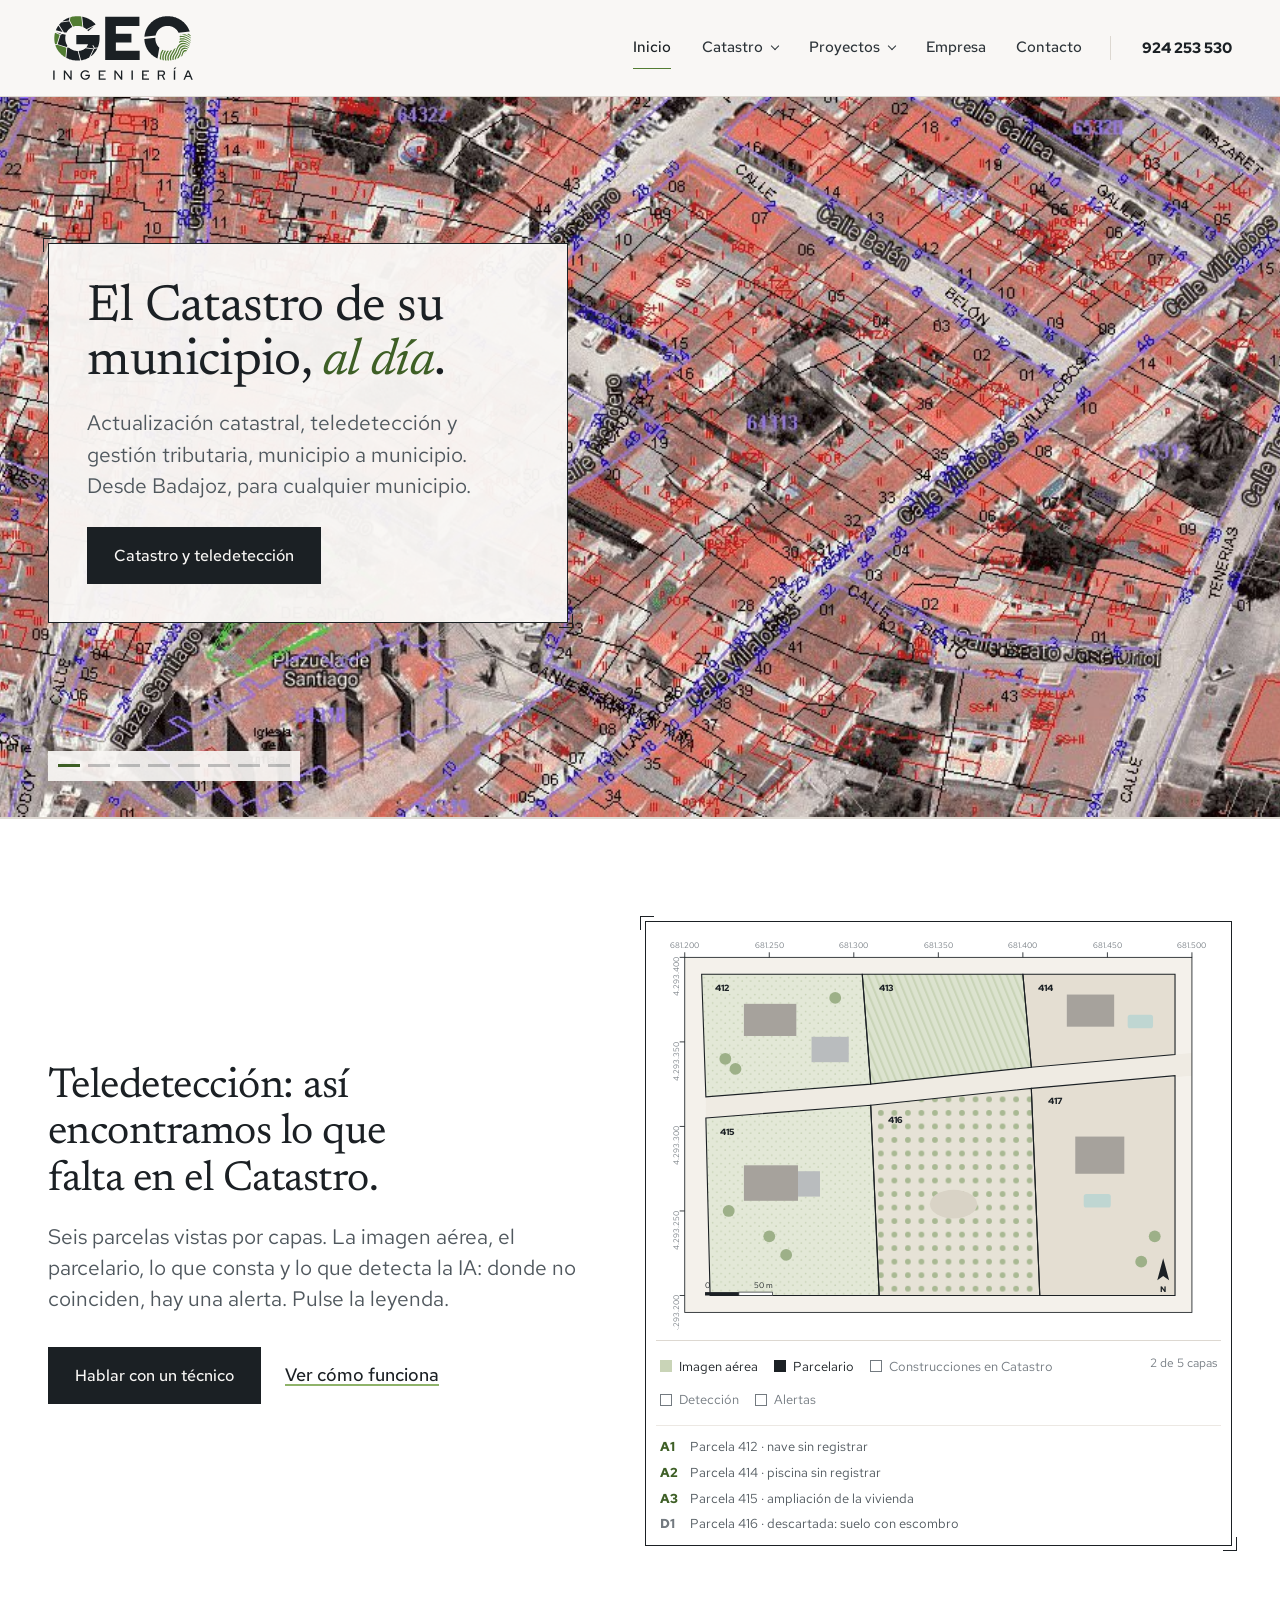
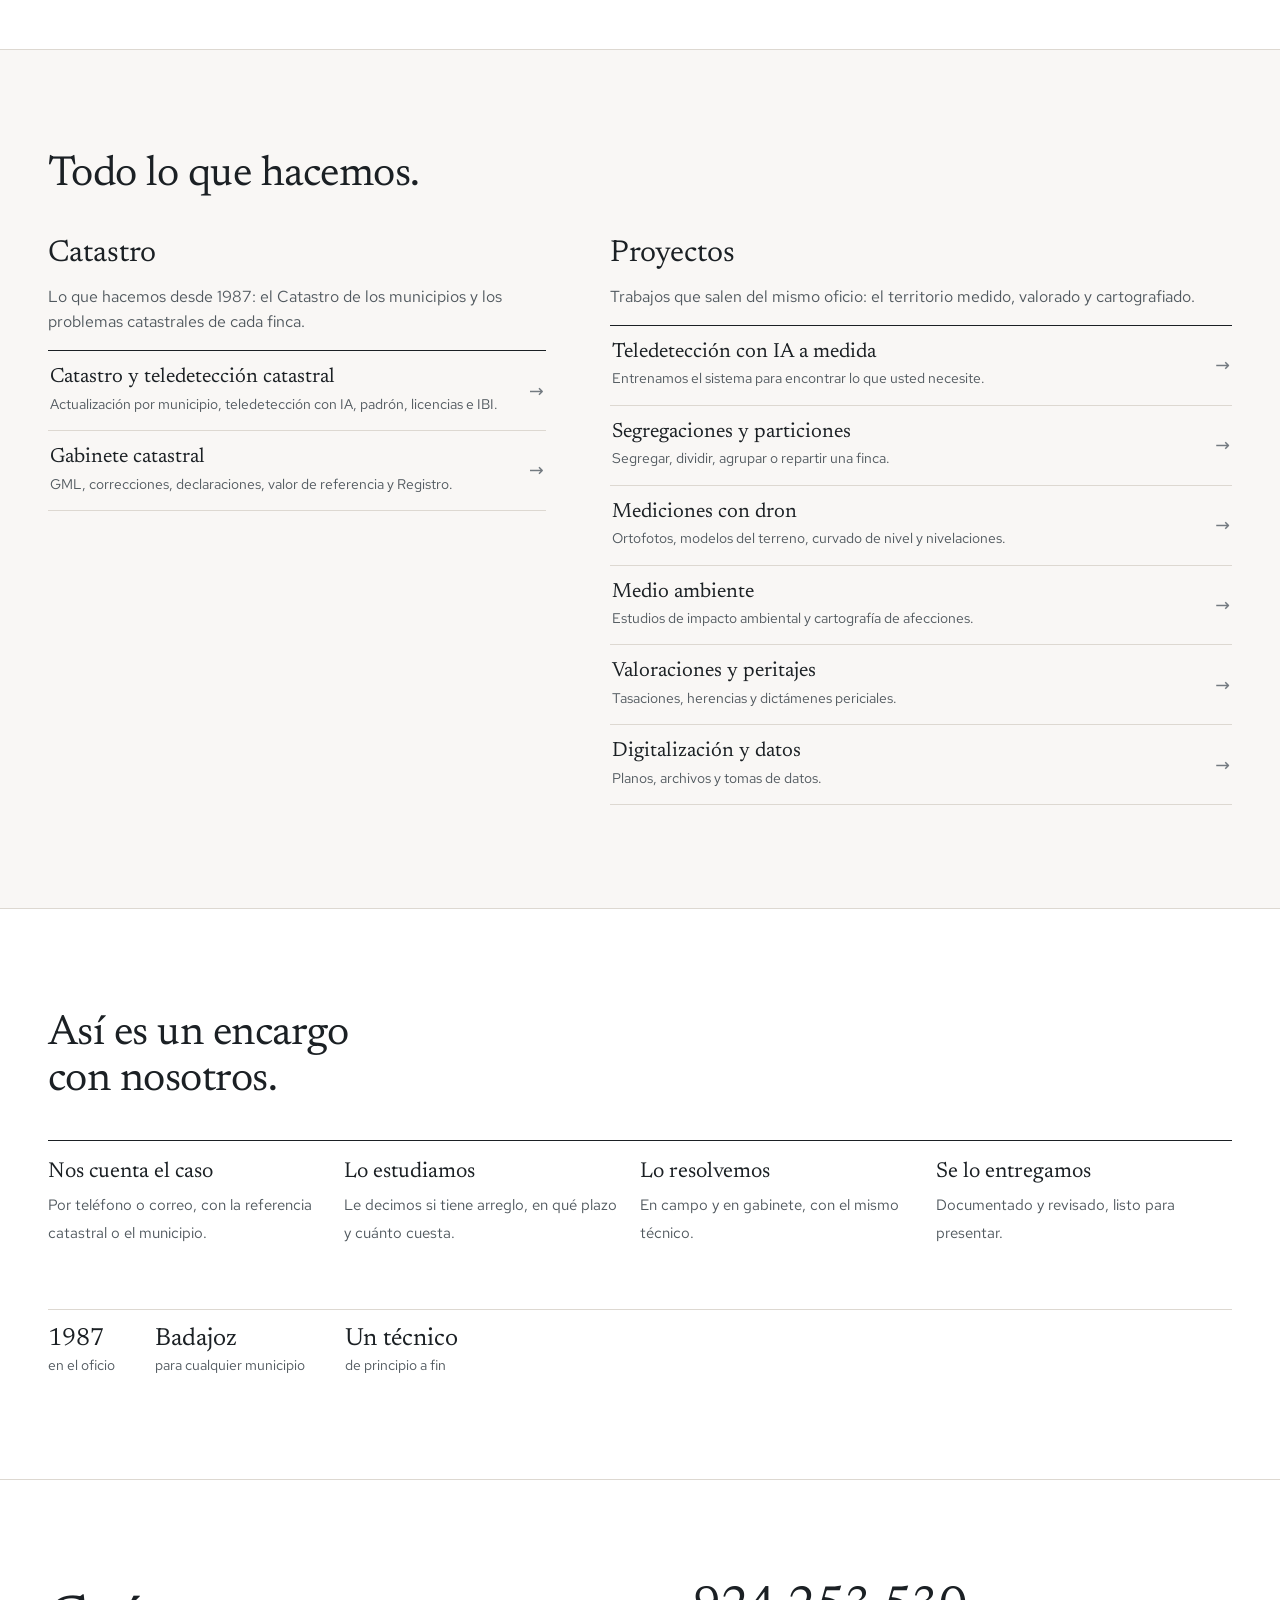
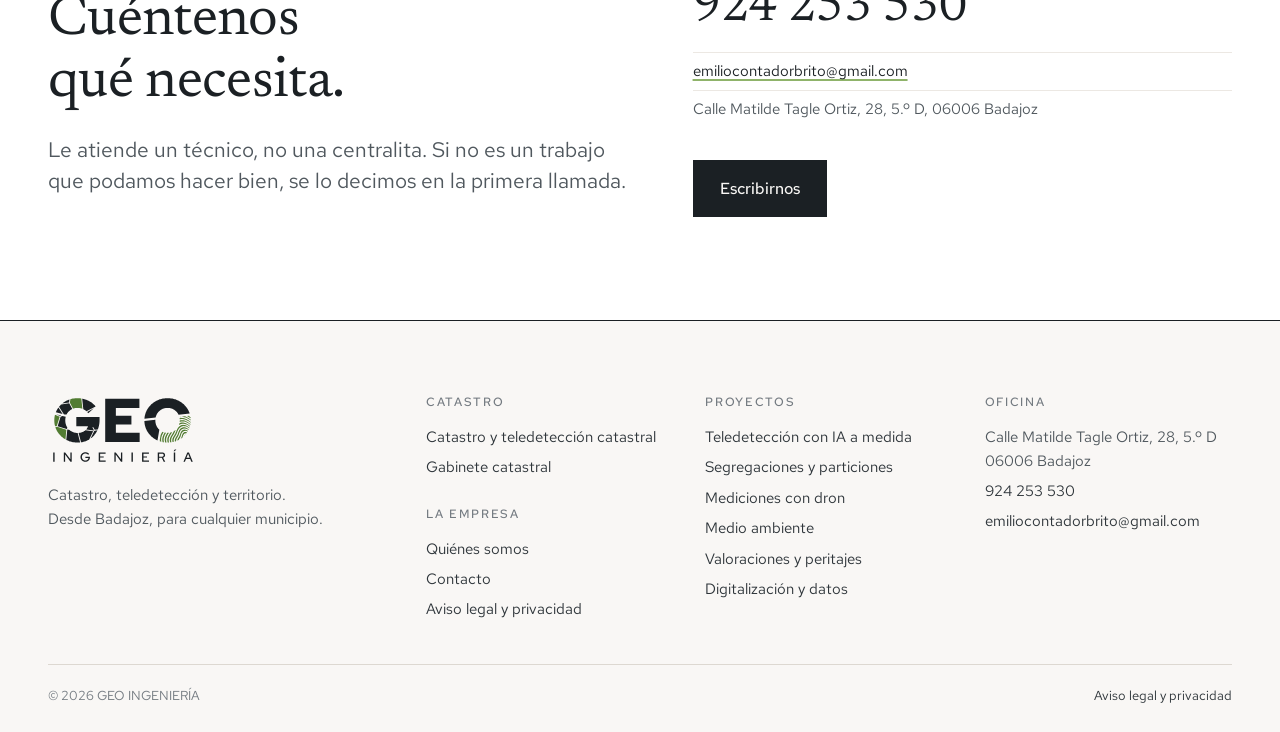
==== commit b6c352a5: "Carrusel solo con rayitas y casos de teledetección en catastro Co-Authored-By: Claude Opus 5.5 <nore" ====
--- a/index.html
+++ b/index.html
@@ -133,12 +133,7 @@
       </li>
     </ul>
     <div class="carrusel-controles">
-      <div class="contenedor"><div class="carrusel-mando">
-        <button type="button" class="carrusel-flecha" data-ant aria-label="Anterior">←</button>
-        <button type="button" class="carrusel-flecha" data-sig aria-label="Siguiente">→</button>
-        <div class="carrusel-puntos"><button type="button" aria-label="Ir a la diapositiva 1"></button><button type="button" aria-label="Ir a la diapositiva 2"></button><button type="button" aria-label="Ir a la diapositiva 3"></button><button type="button" aria-label="Ir a la diapositiva 4"></button><button type="button" aria-label="Ir a la diapositiva 5"></button><button type="button" aria-label="Ir a la diapositiva 6"></button><button type="button" aria-label="Ir a la diapositiva 7"></button><button type="button" aria-label="Ir a la diapositiva 8"></button></div>
-        <button type="button" class="carrusel-pausa" data-pausa>Pausar</button>
-      </div></div>
+      <div class="contenedor"><div class="carrusel-puntos" role="group" aria-label="Elegir diapositiva"><button type="button" aria-label="Ir a la diapositiva 1"></button><button type="button" aria-label="Ir a la diapositiva 2"></button><button type="button" aria-label="Ir a la diapositiva 3"></button><button type="button" aria-label="Ir a la diapositiva 4"></button><button type="button" aria-label="Ir a la diapositiva 5"></button><button type="button" aria-label="Ir a la diapositiva 6"></button><button type="button" aria-label="Ir a la diapositiva 7"></button><button type="button" aria-label="Ir a la diapositiva 8"></button></div></div>
     </div>
   </section>
   <section class="blanco">
--- a/css/estilo.css
+++ b/css/estilo.css
@@ -214,13 +214,8 @@
 
 .carrusel-controles{ display:none; }
 .carrusel.activo .carrusel-controles{ display:block; position:absolute; left:0; right:0; bottom:28px; z-index:2; pointer-events:none; }
-.carrusel-mando{ display:inline-flex; align-items:center; pointer-events:auto; background:var(--papel); border:1px solid var(--tinta); }
-.carrusel-mando button{ font:inherit; cursor:pointer; color:var(--tinta); background:transparent; border:0; height:44px; }
-.carrusel-flecha{ width:44px; font-size:1.15rem; line-height:1; border-right:1px solid var(--linea) !important; }
-.carrusel-flecha:hover,.carrusel-pausa:hover{ background:var(--tinta); color:var(--papel); }
-.carrusel-pausa{ padding:0 14px; font-size:.84rem !important; font-weight:500; border-left:1px solid var(--linea) !important; }
-.carrusel-puntos{ display:flex; padding:0 8px; }
-.carrusel-puntos button{ width:28px; position:relative; padding:0; }
+.carrusel-puntos{ display:inline-flex; pointer-events:auto; padding:0 6px; background:rgba(249,247,245,.92); }
+.carrusel-puntos button{ width:30px; height:30px; position:relative; padding:0; border:0; background:transparent; cursor:pointer; }
 .carrusel-puntos button::before{ content:""; position:absolute; left:4px; right:4px; top:50%; height:3px; margin-top:-1.5px; background:var(--tinta); opacity:.25; transition:opacity .2s, background .2s; }
 .carrusel-puntos button[aria-current="true"]::before{ opacity:1; background:var(--verde-osc); }
 .carrusel-puntos button:hover::before{ opacity:.7; }
@@ -233,7 +228,6 @@
   .diapositiva-panel::before,.diapositiva-panel::after{ display:none; }
   .carrusel.activo .carrusel-controles{ bottom:20px; }
   .carrusel-puntos button{ width:22px; }
-  .carrusel-puntos{ padding:0 4px; }
 }
 
 /* --- Índice de servicios (inicio) ------------------------------------------ */
@@ -270,6 +264,27 @@
 .indice.compacto .t{ font-size:clamp(1.15rem,1.6vw,1.32rem); }
 .indice.compacto .d{ grid-column:1; font-size:.9rem; }
 .indice.compacto .f{ grid-column:2; font-size:1.1rem; }
+
+/* Desplegable de casos de teledetección (catastro) */
+.casos{ margin-top:clamp(24px,3vw,36px); }
+.casos-elegir{ display:none; }
+.casos.activo .casos-elegir{ display:flex; flex-wrap:wrap; align-items:center; gap:10px 16px; margin-bottom:clamp(20px,2.6vw,30px); }
+.casos-elegir label{ font-weight:700; color:var(--tinta); }
+.casos-elegir select{
+  font:inherit; font-size:1rem; font-weight:500; color:var(--tinta); background:var(--blanco); cursor:pointer;
+  border:1px solid var(--tinta); padding:12px 44px 12px 16px; min-width:260px; appearance:none;
+  background-image:linear-gradient(45deg,transparent 50%,var(--tinta) 50%),linear-gradient(135deg,var(--tinta) 50%,transparent 50%);
+  background-position:calc(100% - 22px) 52%, calc(100% - 16px) 52%; background-size:6px 6px; background-repeat:no-repeat;
+}
+.caso{ display:grid; gap:clamp(22px,3vw,40px); grid-template-columns:1fr; align-items:start; }
+.caso[hidden]{ display:none; }
+.caso + .caso{ margin-top:clamp(36px,5vw,56px); }
+.casos.activo .caso + .caso{ margin-top:0; }
+@media (min-width:1000px){ .caso{ grid-template-columns:minmax(0,1.5fr) minmax(0,1fr); } }
+.caso h3{ font-family:var(--serif); font-weight:400; font-size:clamp(1.5rem,2.4vw,1.9rem); margin-bottom:.6rem; }
+.caso-pasos{ margin:1rem 0 0; padding:0; list-style:none; counter-reset:paso; }
+.caso-pasos li{ position:relative; padding:.6rem 0 .6rem 2.2rem; border-top:1px solid var(--linea-suave); font-size:.97rem; }
+.caso-pasos li::before{ counter-increment:paso; content:counter(paso); position:absolute; left:0; top:.6rem; width:1.5rem; height:1.5rem; border:1px solid var(--verde-osc); color:var(--verde-osc); font-size:.8rem; font-weight:700; display:flex; align-items:center; justify-content:center; }
 
 /* --- Datos en línea (en prosa, no en tarjetas) ----------------------------- */
 
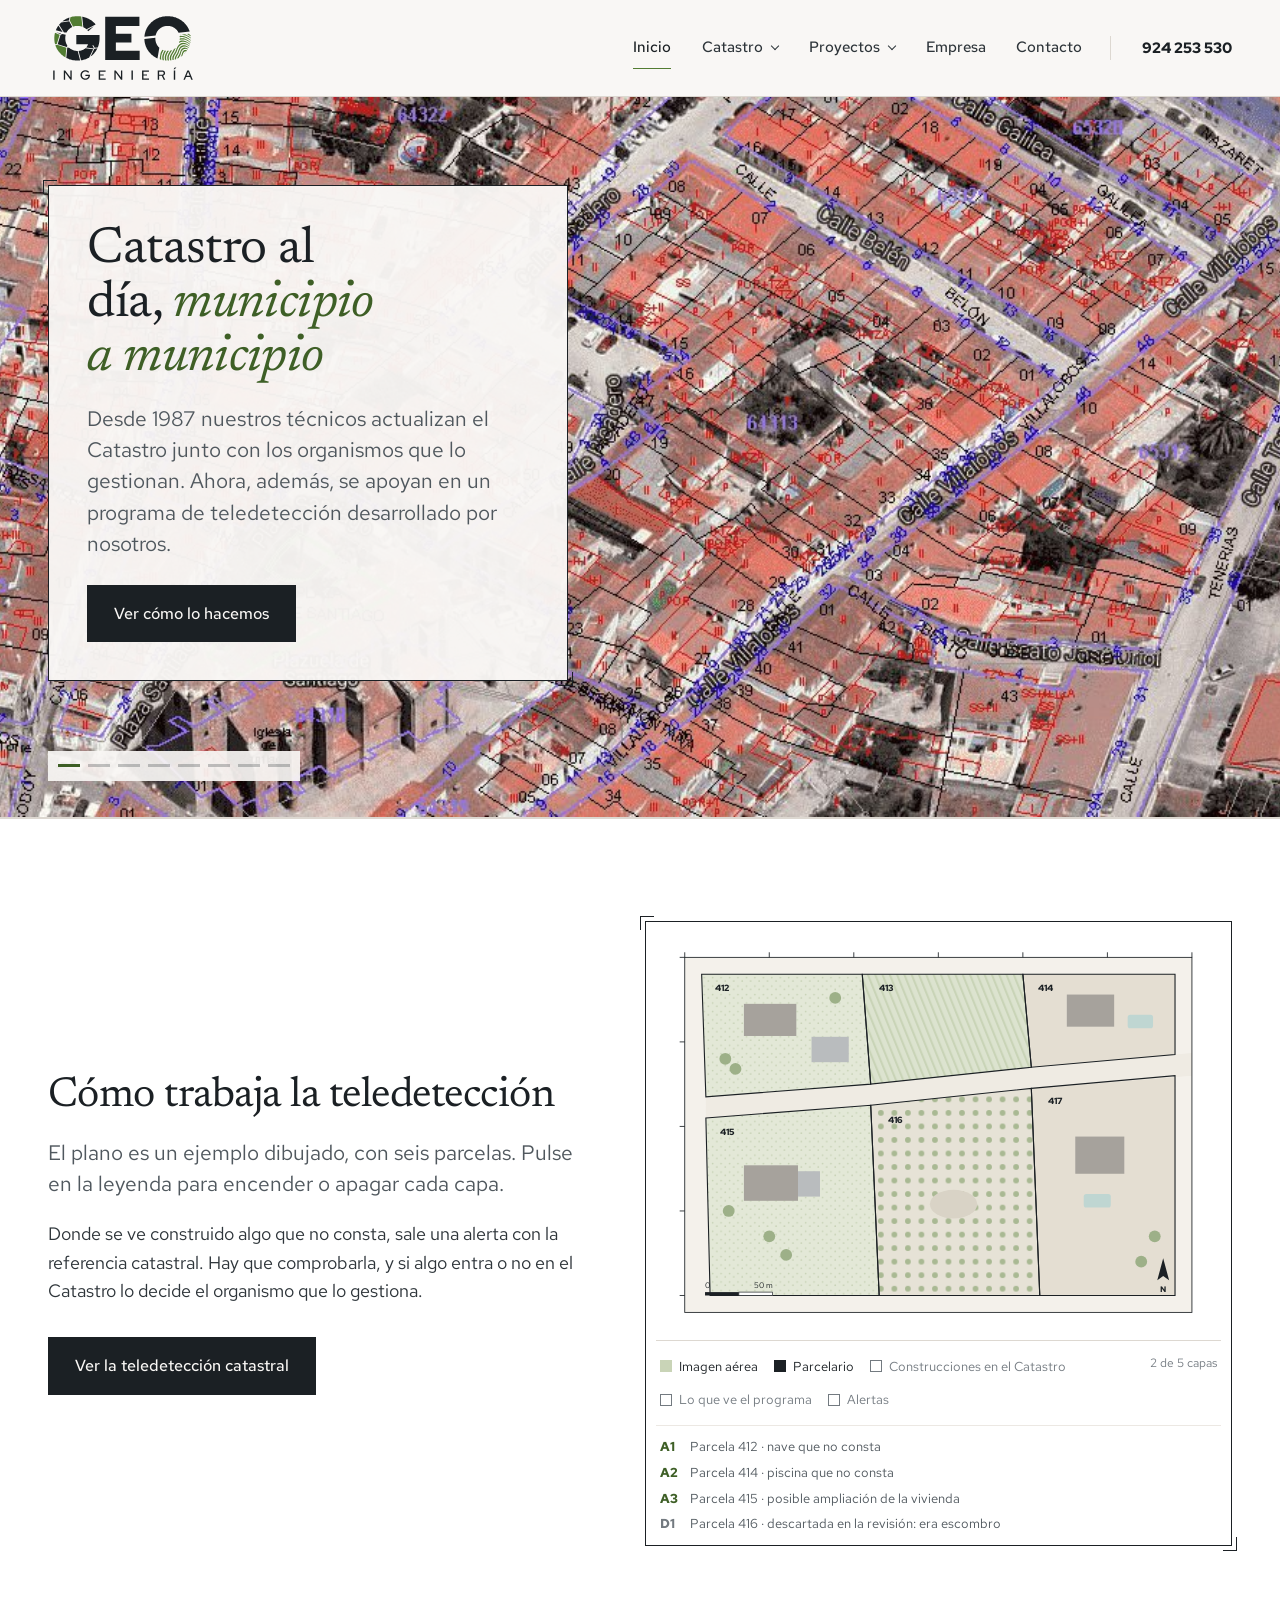
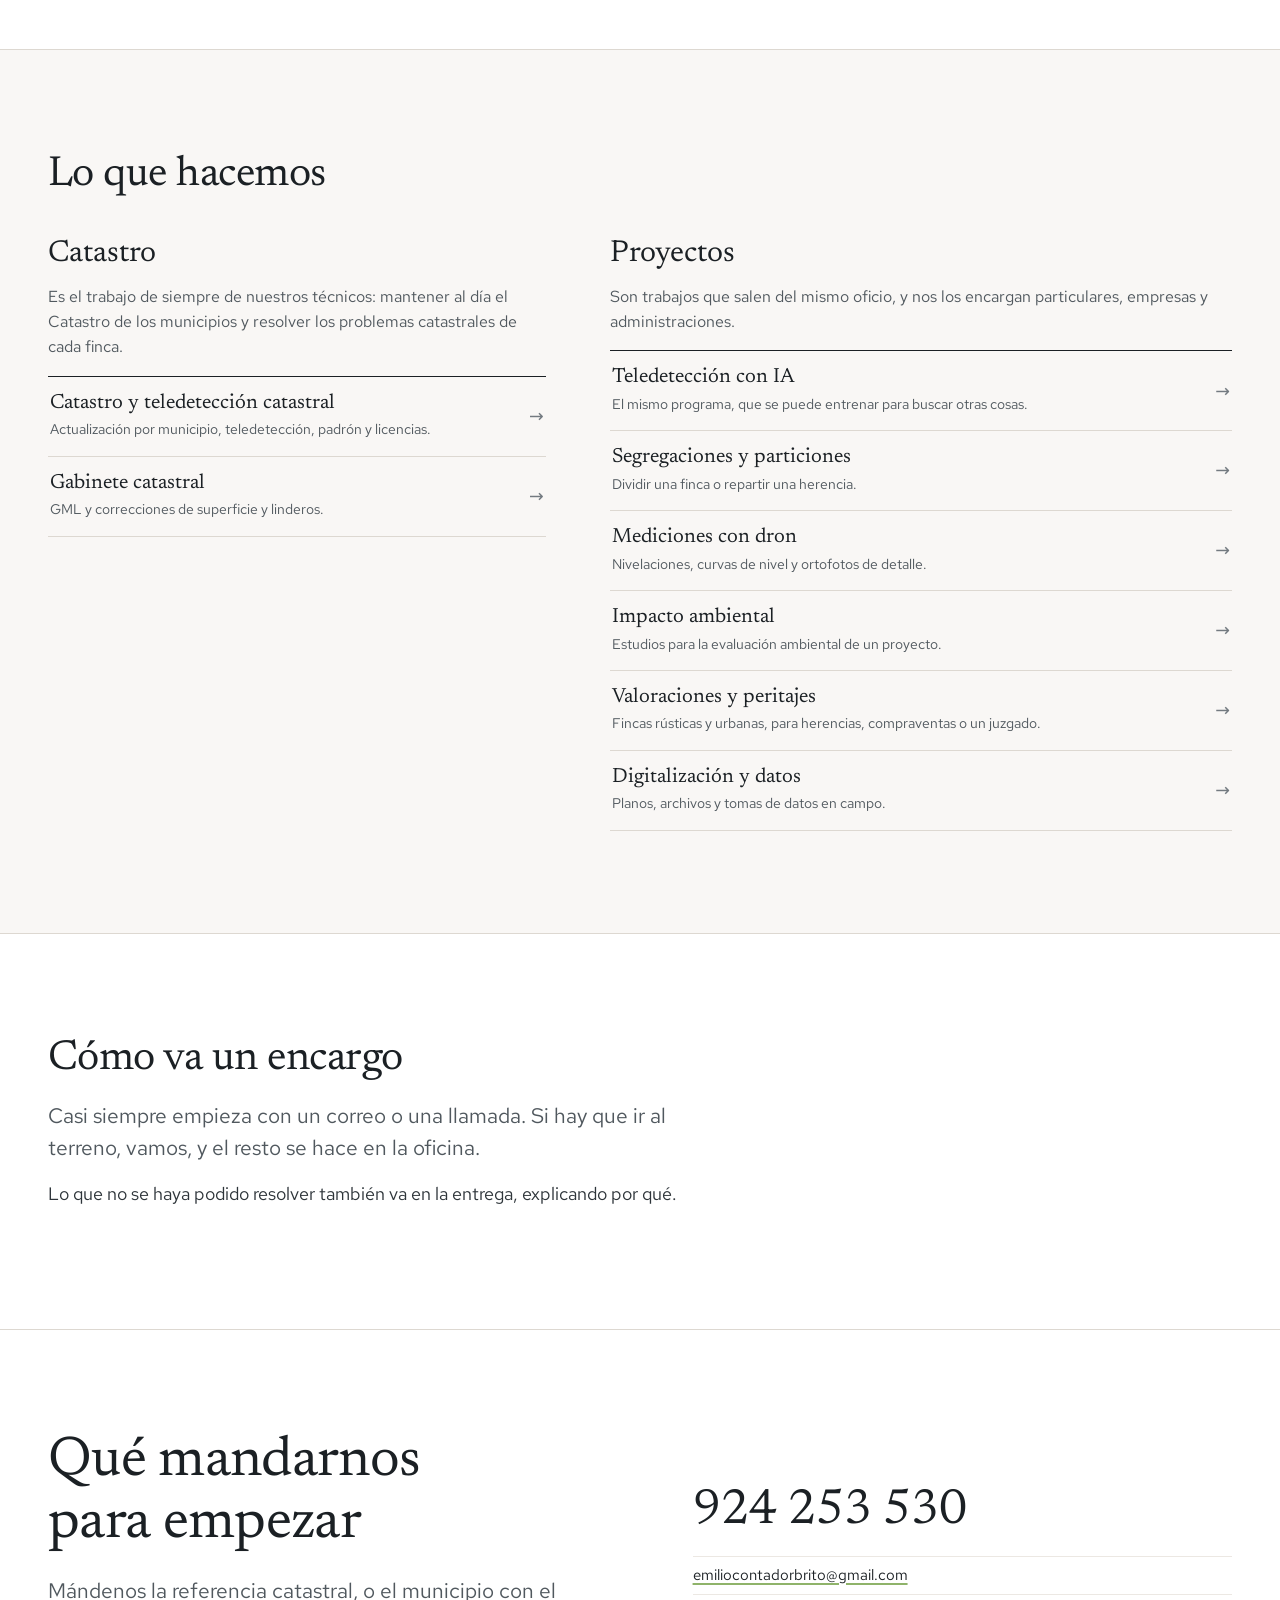
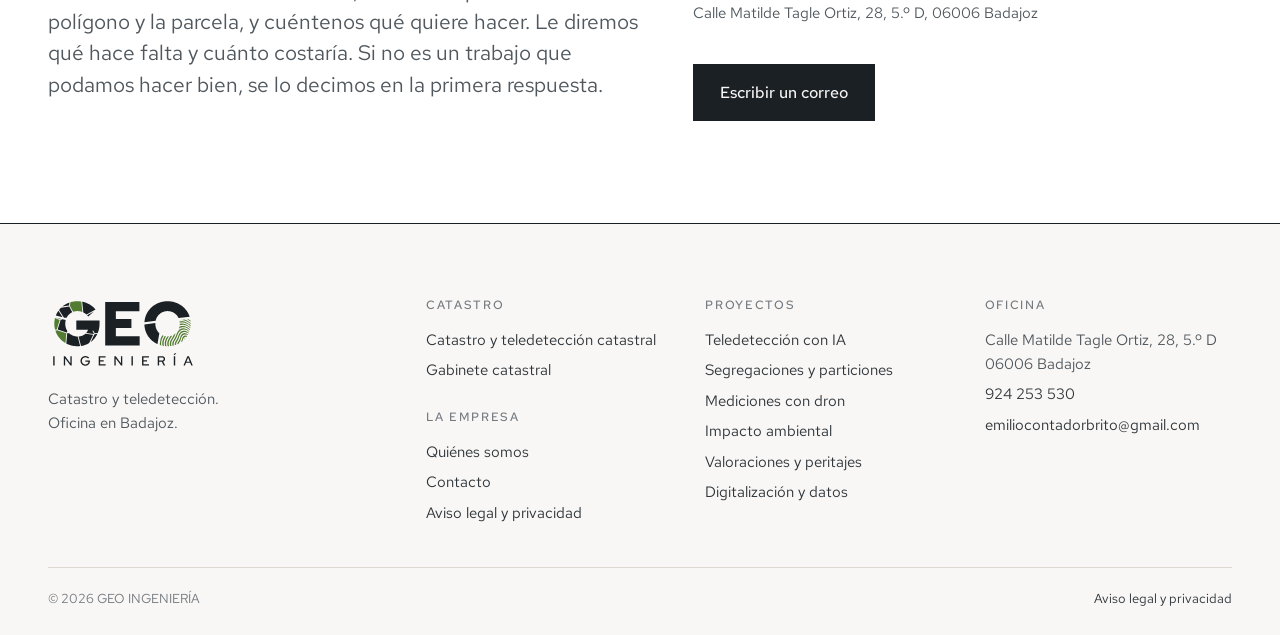
==== commit a7665918: "Textos reescritos sin datos inventados e imágenes limpias" ====
--- a/index.html
+++ b/index.html
@@ -4,14 +4,14 @@
 <meta charset="utf-8">
 <meta name="viewport" content="width=device-width, initial-scale=1">
 <title>GEO INGENIERÍA · Catastro y teledetección en Badajoz</title>
-<meta name="description" content="Catastro al día con teledetección e inteligencia artificial, gabinete catastral, segregaciones, mediciones con dron, estudios de impacto ambiental y valoraciones. Desde Badajoz.">
+<meta name="description" content="Empresa de catastro en Badajoz: actualización del Catastro, teledetección, GML, segregaciones, mediciones con dron, estudios de impacto ambiental y valoraciones.">
 
 <meta name="theme-color" content="#F9F7F5">
 <meta property="og:type" content="website">
 <meta property="og:locale" content="es_ES">
 <meta property="og:site_name" content="GEO INGENIERÍA">
 <meta property="og:title" content="GEO INGENIERÍA · Catastro y teledetección en Badajoz">
-<meta property="og:description" content="Catastro al día con teledetección e inteligencia artificial, gabinete catastral, segregaciones, mediciones con dron, estudios de impacto ambiental y valoraciones. Desde Badajoz.">
+<meta property="og:description" content="Empresa de catastro en Badajoz: actualización del Catastro, teledetección, GML, segregaciones, mediciones con dron, estudios de impacto ambiental y valoraciones.">
 <meta property="og:image" content="img/catastro-urbano.jpg">
 <link rel="icon" href="img/GEO-INGENIERIA_icono-app.svg" type="image/svg+xml">
 <link rel="icon" href="img/GEO-INGENIERIA_icono-app_512px.png" sizes="512x512">
@@ -38,7 +38,7 @@
       </div>
       <div class="desplegable">
         <button type="button" class="desplegable-boton" aria-expanded="false" aria-controls="sub-proyectos">Proyectos</button>
-        <div class="submenu" id="sub-proyectos"><a href="teledeteccion-ia.html">Teledetección con IA a medida</a><a href="segregaciones.html">Segregaciones y particiones</a><a href="dron.html">Mediciones con dron</a><a href="medio-ambiente.html">Medio ambiente</a><a href="valoraciones.html">Valoraciones y peritajes</a><a href="digitalizacion.html">Digitalización y datos</a></div>
+        <div class="submenu" id="sub-proyectos"><a href="teledeteccion-ia.html">Teledetección con IA</a><a href="segregaciones.html">Segregaciones y particiones</a><a href="dron.html">Mediciones con dron</a><a href="medio-ambiente.html">Impacto ambiental</a><a href="valoraciones.html">Valoraciones y peritajes</a><a href="digitalizacion.html">Digitalización y datos</a></div>
       </div>
       <a href="empresa.html">Empresa</a>
       <a href="contacto.html">Contacto</a>
@@ -55,39 +55,39 @@
         <img src="img/catastro-urbano.jpg" alt="Ortofoto urbana con el parcelario catastral superpuesto" style="object-position:center center">
         <div class="contenedor">
           <div class="diapositiva-panel">
-            <h1>El Catastro de su municipio, <em>al día</em>.</h1>
-            <p class="entrada">Actualización catastral, teledetección y gestión tributaria, municipio a municipio. Desde Badajoz, para cualquier municipio.</p>
-            <div class="acciones"><a class="boton" href="catastro.html">Catastro y teledetección</a></div>
+            <h1>Catastro al día, <em>municipio a municipio</em></h1>
+            <p class="entrada">Desde 1987 nuestros técnicos actualizan el Catastro junto con los organismos que lo gestionan. Ahora, además, se apoyan en un programa de teledetección desarrollado por nosotros.</p>
+            <div class="acciones"><a class="boton" href="catastro.html">Ver cómo lo hacemos</a></div>
           </div>
         </div>
       </li>
       <li class="diapositiva" role="group" aria-roledescription="diapositiva" aria-label="2 de 8">
-        <img src="img/carrusel/teledeteccion.svg" alt="La inteligencia artificial marca en verde las cubiertas y la piscina de una parcela, con su grado de certeza" style="object-position:right center" loading="lazy">
-        <div class="contenedor">
-          <div class="diapositiva-panel">
-            <h2>Lo que el Catastro no ve, localizado con IA.</h2>
-            <p class="entrada">Nuestra teledetección compara la imagen aérea con el Catastro, parcela a parcela. Un técnico revisa cada alerta.</p>
-            <div class="acciones"><a class="boton" href="catastro.html#teledeteccion">Cómo funciona</a></div>
+        <img src="img/carrusel/teledeteccion.svg" alt="El programa marca en verde las cubiertas y la piscina de una parcela" style="object-position:right center" loading="lazy">
+        <div class="contenedor">
+          <div class="diapositiva-panel">
+            <h2>Construcciones que no constan <em>en el Catastro</em></h2>
+            <p class="entrada">Nuestro programa compara una imagen reciente con la cartografía catastral, parcela a parcela, y señala dónde parece haber una construcción o una piscina que falta.</p>
+            <div class="acciones"><a class="boton" href="catastro.html#teledeteccion">Ver cómo funciona</a></div>
           </div>
         </div>
       </li>
       <li class="diapositiva" role="group" aria-roledescription="diapositiva" aria-label="3 de 8">
-        <img src="img/banda-catastro.jpg" alt="Plano catastral histórico de un término municipal" style="object-position:right center" loading="lazy">
-        <div class="contenedor">
-          <div class="diapositiva-panel">
-            <h2>Gabinete catastral.</h2>
-            <p class="entrada">GML, correcciones, declaraciones, valor de referencia y coordinación con el Registro: su finca, bien en el Catastro.</p>
-            <div class="acciones"><a class="boton" href="gabinete.html">Gabinete catastral</a></div>
+        <img src="img/banda-catastro.jpg" alt="Ortofoto urbana con parcelario junto a un plano topográfico antiguo" style="object-position:right center" loading="lazy">
+        <div class="contenedor">
+          <div class="diapositiva-panel">
+            <h2>Gabinete catastral</h2>
+            <p class="entrada">Preparamos el GML de su finca, el fichero con sus coordenadas que pide la notaría, y lo necesario para corregir en el Catastro una superficie o un lindero.</p>
+            <div class="acciones"><a class="boton" href="gabinete.html#casos">Ver los casos habituales</a></div>
           </div>
         </div>
       </li>
       <li class="diapositiva" role="group" aria-roledescription="diapositiva" aria-label="4 de 8">
-        <img src="img/carrusel/aprendizaje.svg" alt="El técnico marca unos ejemplos sobre la imagen aérea y el sistema encuentra el resto, con su grado de certeza" style="object-position:right center" loading="lazy">
-        <div class="contenedor">
-          <div class="diapositiva-panel">
-            <h2>Teledetección con IA, <em>a medida</em>.</h2>
-            <p class="entrada">Nuestro propio software aprende con ejemplos de su territorio y busca en la imagen aérea lo que usted necesite encontrar.</p>
-            <div class="acciones"><a class="boton" href="teledeteccion-ia.html">Cómo se adapta</a></div>
+        <img src="img/carrusel/aprendizaje.svg" alt="Dibujo de ejemplo: unas cubiertas marcadas para enseñar al programa y las que reconoce después" style="object-position:right center" loading="lazy">
+        <div class="contenedor">
+          <div class="diapositiva-panel">
+            <h2>Teledetección con IA <em>para otros usos</em></h2>
+            <p class="entrada">Hoy el programa busca construcciones y piscinas. Como es nuestro, se puede volver a entrenar para buscar otras cosas que se distingan bien desde el aire.</p>
+            <div class="acciones"><a class="boton" href="teledeteccion-ia.html">Ver qué más puede buscar</a></div>
           </div>
         </div>
       </li>
@@ -95,9 +95,9 @@
         <img src="img/carrusel/segregacion.svg" alt="Finca rústica dividida en tres lotes, con sus superficies y las cotas del lindero" style="object-position:right center" loading="lazy">
         <div class="contenedor">
           <div class="diapositiva-panel">
-            <h2>Segregaciones, divisiones y particiones.</h2>
-            <p class="entrada">Plano acotado, unidad mínima de cultivo, GML y validación gráfica: cada finca nueva, bien hecha desde el principio.</p>
-            <div class="acciones"><a class="boton" href="segregaciones.html">Segregaciones y particiones</a></div>
+            <h2>Segregaciones y particiones</h2>
+            <p class="entrada">Si va a dividir una finca o a repartir una herencia, comprobamos la unidad mínima de cultivo, medimos la finca y preparamos el plano y el GML de cada parte.</p>
+            <div class="acciones"><a class="boton" href="segregaciones.html">Ver qué se comprueba</a></div>
           </div>
         </div>
       </li>
@@ -105,9 +105,9 @@
         <img src="img/carrusel/dron.svg" alt="Curvas de nivel obtenidas con dron, con la línea de un perfil y el perfil de nivelación" style="object-position:right center" loading="lazy">
         <div class="contenedor">
           <div class="diapositiva-panel">
-            <h2>Mediciones con dron RTK.</h2>
-            <p class="entrada">DJI Mavic 3 con RTK: ortofotos, modelos del terreno, curvado de nivel y nivelaciones con precisión centimétrica.</p>
-            <div class="acciones"><a class="boton" href="dron.html">Mediciones con dron</a></div>
+            <h2>Mediciones con dron</h2>
+            <p class="entrada">Con el dron hacemos nivelaciones y curvas de nivel, y ortofotos de detalle cuando la oficial se ha quedado antigua.</p>
+            <div class="acciones"><a class="boton" href="dron.html">Ver qué sacamos de un vuelo</a></div>
           </div>
         </div>
       </li>
@@ -115,9 +115,9 @@
         <img src="img/carrusel/ambiental.svg" alt="Plano de afecciones: ámbito de un proyecto, un cauce con su zona de policía y un espacio protegido" style="object-position:right center" loading="lazy">
         <div class="contenedor">
           <div class="diapositiva-panel">
-            <h2>Estudios de impacto ambiental.</h2>
-            <p class="entrada">Documento ambiental, estudio de impacto y cartografía de afecciones para que su proyecto supere el trámite.</p>
-            <div class="acciones"><a class="boton" href="medio-ambiente.html">Medio ambiente</a></div>
+            <h2>Estudios de impacto ambiental</h2>
+            <p class="entrada">Redactamos estudios de impacto ambiental para proyectos que tienen que pasar la evaluación ambiental ordinaria.</p>
+            <div class="acciones"><a class="boton" href="medio-ambiente.html">Ver cómo es el trámite</a></div>
           </div>
         </div>
       </li>
@@ -125,9 +125,9 @@
         <img src="img/parcelario-rustico.jpg" alt="Parcelario rústico sobre ortofoto, con recintos, caminos y construcciones" style="object-position:center center" loading="lazy">
         <div class="contenedor">
           <div class="diapositiva-panel">
-            <h2>Valoraciones y peritajes.</h2>
-            <p class="entrada">Tasaciones, herencias y dictámenes periciales que se pueden seguir paso a paso, y defender.</p>
-            <div class="acciones"><a class="boton" href="valoraciones.html">Valoraciones y peritajes</a></div>
+            <h2>Valoraciones y peritajes</h2>
+            <p class="entrada">Valoramos fincas rústicas y urbanas para herencias, extinciones de condominio, compraventas o un juzgado, con el cálculo completo en el informe.</p>
+            <div class="acciones"><a class="boton" href="valoraciones.html">Ver cómo valoramos</a></div>
           </div>
         </div>
       </li>
@@ -139,17 +139,17 @@
   <section class="blanco">
     <div class="contenedor cabeza-dos">
       <div>
-        <h2>Teledetección: así encontramos lo que falta en el Catastro.</h2>
-        <p class="entrada">Seis parcelas vistas por capas. La imagen aérea, el parcelario, lo que consta y lo que detecta la IA: donde no coinciden, hay una alerta. Pulse la leyenda.</p>
+        <h2>Cómo trabaja la teledetección</h2>
+        <p class="entrada">El plano es un ejemplo dibujado, con seis parcelas. Pulse en la leyenda para encender o apagar cada capa.</p>
+        <p>Donde se ve construido algo que no consta, sale una alerta con la referencia catastral. Hay que comprobarla, y si algo entra o no en el Catastro lo decide el organismo que lo gestiona.</p>
         <div class="acciones">
-          <a class="boton" href="contacto.html">Hablar con un técnico</a>
-          <a class="enlace" href="catastro.html#teledeteccion">Ver cómo funciona</a>
+          <a class="boton" href="catastro.html#teledeteccion">Ver la teledetección catastral</a>
         </div>
       </div>
       <figure class="lamina"><div class="plano" data-visor>
   <svg viewBox="-34 -30 668 470" role="img" aria-labelledby="v-titulo v-desc" xmlns="http://www.w3.org/2000/svg" font-family="Red Hat Text,Arial,sans-serif">
-<title id="v-titulo">Plano de capas: ejemplo de detección de construcciones no catastradas</title>
-<desc id="v-desc">Seis parcelas. Al superponer la imagen, el parcelario, las construcciones que constan en Catastro y la detección automática aparecen tres alertas (una nave, una piscina y una ampliación) y un descarte (suelo con escombro).</desc>
+<title id="v-titulo">Plano de capas: ejemplo dibujado de teledetección catastral</title>
+<desc id="v-desc">Seis parcelas de ejemplo. Al superponer la imagen, el parcelario, las construcciones que constan en el Catastro y lo que reconoce el programa aparecen tres alertas (una nave, una piscina y una posible ampliación) y un descarte (escombro).</desc>
 <defs>
 <pattern id="v-surcos" width="8" height="8" patternUnits="userSpaceOnUse" patternTransform="rotate(-22)"><rect width="8" height="8" fill="#DCE3CF"/><rect width="2.5" height="8" fill="#C9D4B7"/></pattern>
 <pattern id="v-pasto" width="10" height="10" patternUnits="userSpaceOnUse"><rect width="10" height="10" fill="#E3E8D7"/><circle cx="3" cy="4" r="1" fill="#C7D2B5"/><circle cx="8" cy="8" r="1" fill="#C7D2B5"/></pattern>
@@ -159,29 +159,17 @@
 <rect x="0" y="0" width="600" height="420" fill="#F4F1EB"/>
 <g font-size="9.5" fill="#737A80">
 <line x1="0" y1="0" x2="0" y2="-6" stroke="#1B2024"/>
-<text x="0" y="-11" text-anchor="middle">681.200</text>
 <line x1="100" y1="0" x2="100" y2="-6" stroke="#1B2024"/>
-<text x="100" y="-11" text-anchor="middle">681.250</text>
 <line x1="200" y1="0" x2="200" y2="-6" stroke="#1B2024"/>
-<text x="200" y="-11" text-anchor="middle">681.300</text>
 <line x1="300" y1="0" x2="300" y2="-6" stroke="#1B2024"/>
-<text x="300" y="-11" text-anchor="middle">681.350</text>
 <line x1="400" y1="0" x2="400" y2="-6" stroke="#1B2024"/>
-<text x="400" y="-11" text-anchor="middle">681.400</text>
 <line x1="500" y1="0" x2="500" y2="-6" stroke="#1B2024"/>
-<text x="500" y="-11" text-anchor="middle">681.450</text>
 <line x1="600" y1="0" x2="600" y2="-6" stroke="#1B2024"/>
-<text x="600" y="-11" text-anchor="middle">681.500</text>
 <line x1="0" y1="0" x2="-6" y2="0" stroke="#1B2024"/>
-<text x="-10" y="3" text-anchor="end" transform="rotate(-90 -10 0)">4.293.400</text>
 <line x1="0" y1="100" x2="-6" y2="100" stroke="#1B2024"/>
-<text x="-10" y="103" text-anchor="end" transform="rotate(-90 -10 100)">4.293.350</text>
 <line x1="0" y1="200" x2="-6" y2="200" stroke="#1B2024"/>
-<text x="-10" y="203" text-anchor="end" transform="rotate(-90 -10 200)">4.293.300</text>
 <line x1="0" y1="300" x2="-6" y2="300" stroke="#1B2024"/>
-<text x="-10" y="303" text-anchor="end" transform="rotate(-90 -10 300)">4.293.250</text>
 <line x1="0" y1="400" x2="-6" y2="400" stroke="#1B2024"/>
-<text x="-10" y="403" text-anchor="end" transform="rotate(-90 -10 400)">4.293.200</text>
 </g>
 <g data-capa="imagen">
 <polygon points="20,20 210,20 220,150 25,165" fill="url(#v-pasto)"/>
@@ -258,17 +246,17 @@
     <div class="leyenda" role="group" aria-label="Capas del plano">
       <button type="button" data-capa="imagen" aria-pressed="true" style="--muestra:#C9D4B7">Imagen aérea</button>
       <button type="button" data-capa="parcelario" aria-pressed="true" style="--muestra:#1B2024">Parcelario</button>
-      <button type="button" data-capa="construcciones" aria-pressed="true" style="--muestra:#A6A29C">Construcciones en Catastro</button>
-      <button type="button" data-capa="deteccion" aria-pressed="true" style="--muestra:#8FB36A">Detección</button>
+      <button type="button" data-capa="construcciones" aria-pressed="true" style="--muestra:#A6A29C">Construcciones en el Catastro</button>
+      <button type="button" data-capa="deteccion" aria-pressed="true" style="--muestra:#8FB36A">Lo que ve el programa</button>
       <button type="button" data-capa="alertas" aria-pressed="true" style="--muestra:#3E5F26">Alertas</button>
     </div>
     <span class="plano-estado" data-estado aria-live="polite">5 de 5 capas</span>
   </div>
   <ol class="plano-alertas">
-    <li><b>A1</b>Parcela 412 · nave sin registrar</li>
-    <li><b>A2</b>Parcela 414 · piscina sin registrar</li>
-    <li><b>A3</b>Parcela 415 · ampliación de la vivienda</li>
-    <li class="d"><b>D1</b>Parcela 416 · descartada: suelo con escombro</li>
+    <li><b>A1</b>Parcela 412 · nave que no consta</li>
+    <li><b>A2</b>Parcela 414 · piscina que no consta</li>
+    <li><b>A3</b>Parcela 415 · posible ampliación de la vivienda</li>
+    <li class="d"><b>D1</b>Parcela 416 · descartada en la revisión: era escombro</li>
   </ol>
 </div>
 </figure>
@@ -278,18 +266,18 @@
     <div class="contenedor">
       <div class="bloque">
         <div class="bloque-cuerpo">
-<h2>Todo lo que hacemos.</h2>
+<h2>Lo que hacemos</h2>
         </div>
       </div><div class="grupos">
         <div>
           <h3 class="grupo-titulo">Catastro</h3>
-          <p>Lo que hacemos desde 1987: el Catastro de los municipios y los problemas catastrales de cada finca.</p>
-          <ul class="indice compacto"><li><a href="catastro.html"><span class="t">Catastro y teledetección catastral</span><span class="d">Actualización por municipio, teledetección con IA, padrón, licencias e IBI.</span><span class="f" aria-hidden="true">→</span></a></li><li><a href="gabinete.html"><span class="t">Gabinete catastral</span><span class="d">GML, correcciones, declaraciones, valor de referencia y Registro.</span><span class="f" aria-hidden="true">→</span></a></li></ul>
+          <p>Es el trabajo de siempre de nuestros técnicos: mantener al día el Catastro de los municipios y resolver los problemas catastrales de cada finca.</p>
+          <ul class="indice compacto"><li><a href="catastro.html"><span class="t">Catastro y teledetección catastral</span><span class="d">Actualización por municipio, teledetección, padrón y licencias.</span><span class="f" aria-hidden="true">→</span></a></li><li><a href="gabinete.html"><span class="t">Gabinete catastral</span><span class="d">GML y correcciones de superficie y linderos.</span><span class="f" aria-hidden="true">→</span></a></li></ul>
         </div>
         <div>
           <h3 class="grupo-titulo">Proyectos</h3>
-          <p>Trabajos que salen del mismo oficio: el territorio medido, valorado y cartografiado.</p>
-          <ul class="indice compacto"><li><a href="teledeteccion-ia.html"><span class="t">Teledetección con IA a medida</span><span class="d">Entrenamos el sistema para encontrar lo que usted necesite.</span><span class="f" aria-hidden="true">→</span></a></li><li><a href="segregaciones.html"><span class="t">Segregaciones y particiones</span><span class="d">Segregar, dividir, agrupar o repartir una finca.</span><span class="f" aria-hidden="true">→</span></a></li><li><a href="dron.html"><span class="t">Mediciones con dron</span><span class="d">Ortofotos, modelos del terreno, curvado de nivel y nivelaciones.</span><span class="f" aria-hidden="true">→</span></a></li><li><a href="medio-ambiente.html"><span class="t">Medio ambiente</span><span class="d">Estudios de impacto ambiental y cartografía de afecciones.</span><span class="f" aria-hidden="true">→</span></a></li><li><a href="valoraciones.html"><span class="t">Valoraciones y peritajes</span><span class="d">Tasaciones, herencias y dictámenes periciales.</span><span class="f" aria-hidden="true">→</span></a></li><li><a href="digitalizacion.html"><span class="t">Digitalización y datos</span><span class="d">Planos, archivos y tomas de datos.</span><span class="f" aria-hidden="true">→</span></a></li></ul>
+          <p>Son trabajos que salen del mismo oficio, y nos los encargan particulares, empresas y administraciones.</p>
+          <ul class="indice compacto"><li><a href="teledeteccion-ia.html"><span class="t">Teledetección con IA</span><span class="d">El mismo programa, que se puede entrenar para buscar otras cosas.</span><span class="f" aria-hidden="true">→</span></a></li><li><a href="segregaciones.html"><span class="t">Segregaciones y particiones</span><span class="d">Dividir una finca o repartir una herencia.</span><span class="f" aria-hidden="true">→</span></a></li><li><a href="dron.html"><span class="t">Mediciones con dron</span><span class="d">Nivelaciones, curvas de nivel y ortofotos de detalle.</span><span class="f" aria-hidden="true">→</span></a></li><li><a href="medio-ambiente.html"><span class="t">Impacto ambiental</span><span class="d">Estudios para la evaluación ambiental de un proyecto.</span><span class="f" aria-hidden="true">→</span></a></li><li><a href="valoraciones.html"><span class="t">Valoraciones y peritajes</span><span class="d">Fincas rústicas y urbanas, para herencias, compraventas o un juzgado.</span><span class="f" aria-hidden="true">→</span></a></li><li><a href="digitalizacion.html"><span class="t">Digitalización y datos</span><span class="d">Planos, archivos y tomas de datos en campo.</span><span class="f" aria-hidden="true">→</span></a></li></ul>
         </div>
       </div>
     </div>
@@ -298,21 +286,18 @@
     <div class="contenedor">
       <div class="bloque">
         <div class="bloque-cuerpo">
-<h2>Así es un encargo con nosotros.</h2>
-        </div>
-      </div><ol class="recorrido"><li><b>Nos cuenta el caso</b><span>Por teléfono o correo, con la referencia catastral o el municipio.</span></li><li><b>Lo estudiamos</b><span>Le decimos si tiene arreglo, en qué plazo y cuánto cuesta.</span></li><li><b>Lo resolvemos</b><span>En campo y en gabinete, con el mismo técnico.</span></li><li><b>Se lo entregamos</b><span>Documentado y revisado, listo para presentar.</span></li></ol>
-      <div class="datos" style="margin-top:clamp(36px,5vw,56px)">
-        <div><b>1987</b>en el oficio</div>
-        <div><b>Badajoz</b>para cualquier municipio</div>
-        <div><b>Un técnico</b>de principio a fin</div>
+<h2>Cómo va un encargo</h2>
+          <p class="entrada">Casi siempre empieza con un correo o una llamada. Si hay que ir al terreno, vamos, y el resto se hace en la oficina.</p>
+          <p>Lo que no se haya podido resolver también va en la entrega, explicando por qué.</p>
+        </div>
       </div>
     </div>
   </section>
   <section class="contacto" id="contacto">
     <div class="contenedor contacto-rejilla">
       <div>
-        <h2>Cuéntenos qué necesita.</h2>
-        <p class="entrada" style="margin-top:1.2rem">Le atiende un técnico, no una centralita. Si no es un trabajo que podamos hacer bien, se lo decimos en la primera llamada.</p>
+        <h2>Qué mandarnos para empezar</h2>
+        <p class="entrada" style="margin-top:1.2rem">Mándenos la referencia catastral, o el municipio con el polígono y la parcela, y cuéntenos qué quiere hacer. Le diremos qué hace falta y cuánto costaría. Si no es un trabajo que podamos hacer bien, se lo decimos en la primera respuesta.</p>
       </div>
       <div>
         <a class="contacto-tel" href="tel:+34924253530">924 253 530</a>
@@ -320,7 +305,7 @@
           <li><a href="mailto:emiliocontadorbrito@gmail.com">emiliocontadorbrito@gmail.com</a></li>
           <li>Calle Matilde Tagle Ortiz, 28, 5.º&nbsp;D, 06006 Badajoz</li>
         </ul>
-        <div class="acciones"><a class="boton" href="contacto.html">Escribirnos</a></div>
+        <div class="acciones"><a class="boton" href="mailto:emiliocontadorbrito@gmail.com">Escribir un correo</a></div>
       </div>
     </div>
   </section>
@@ -331,7 +316,7 @@
     <div class="pie-rejilla">
       <div>
         <img src="img/GEO-INGENIERIA_principal.svg" alt="GEO INGENIERÍA" width="150" height="75">
-        <p>Catastro, teledetección y territorio.<br>Desde Badajoz, para cualquier municipio.</p>
+        <p>Catastro y teledetección.<br>Oficina en Badajoz.</p>
       </div>
       <div>
         <h4>Catastro</h4>
@@ -349,10 +334,10 @@
       <div>
         <h4>Proyectos</h4>
         <ul>
-          <li><a href="teledeteccion-ia.html">Teledetección con IA a medida</a></li>
+          <li><a href="teledeteccion-ia.html">Teledetección con IA</a></li>
           <li><a href="segregaciones.html">Segregaciones y particiones</a></li>
           <li><a href="dron.html">Mediciones con dron</a></li>
-          <li><a href="medio-ambiente.html">Medio ambiente</a></li>
+          <li><a href="medio-ambiente.html">Impacto ambiental</a></li>
           <li><a href="valoraciones.html">Valoraciones y peritajes</a></li>
           <li><a href="digitalizacion.html">Digitalización y datos</a></li>
         </ul>
--- a/css/estilo.css
+++ b/css/estilo.css
@@ -86,6 +86,7 @@
 .bloque > *{ min-width:0; }
 .bloque-cuerpo > h2{ margin-bottom:1.1rem; max-width:22ch; }
 .bloque-cuerpo > .entrada{ margin-bottom:0; }
+.bloque-cuerpo > .entrada + p{ margin-top:1.1rem; }
 
 /* Columnas con filete superior (en lugar de tarjetas) */
 .columnas{ display:grid; gap:28px clamp(24px,3vw,40px); margin-top:clamp(28px,4vw,44px); grid-template-columns:repeat(auto-fit, minmax(220px,1fr)); }
